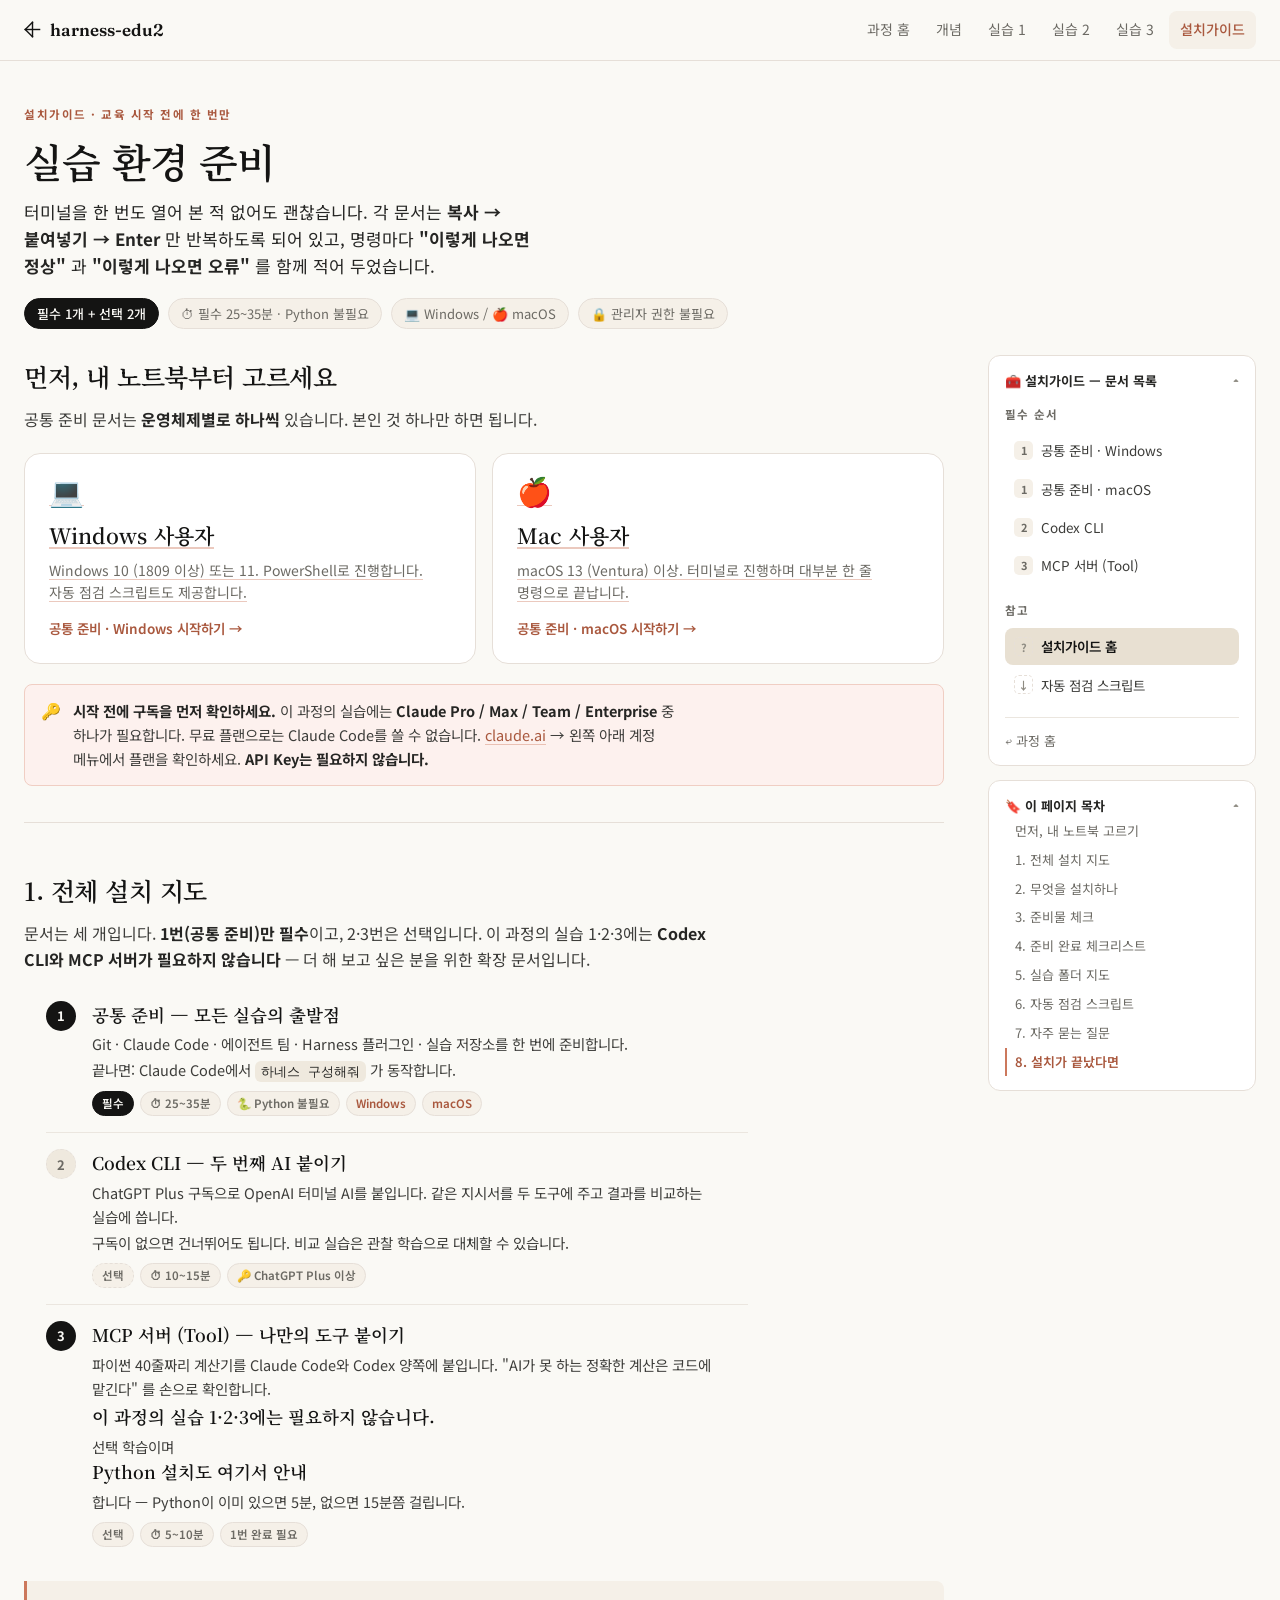
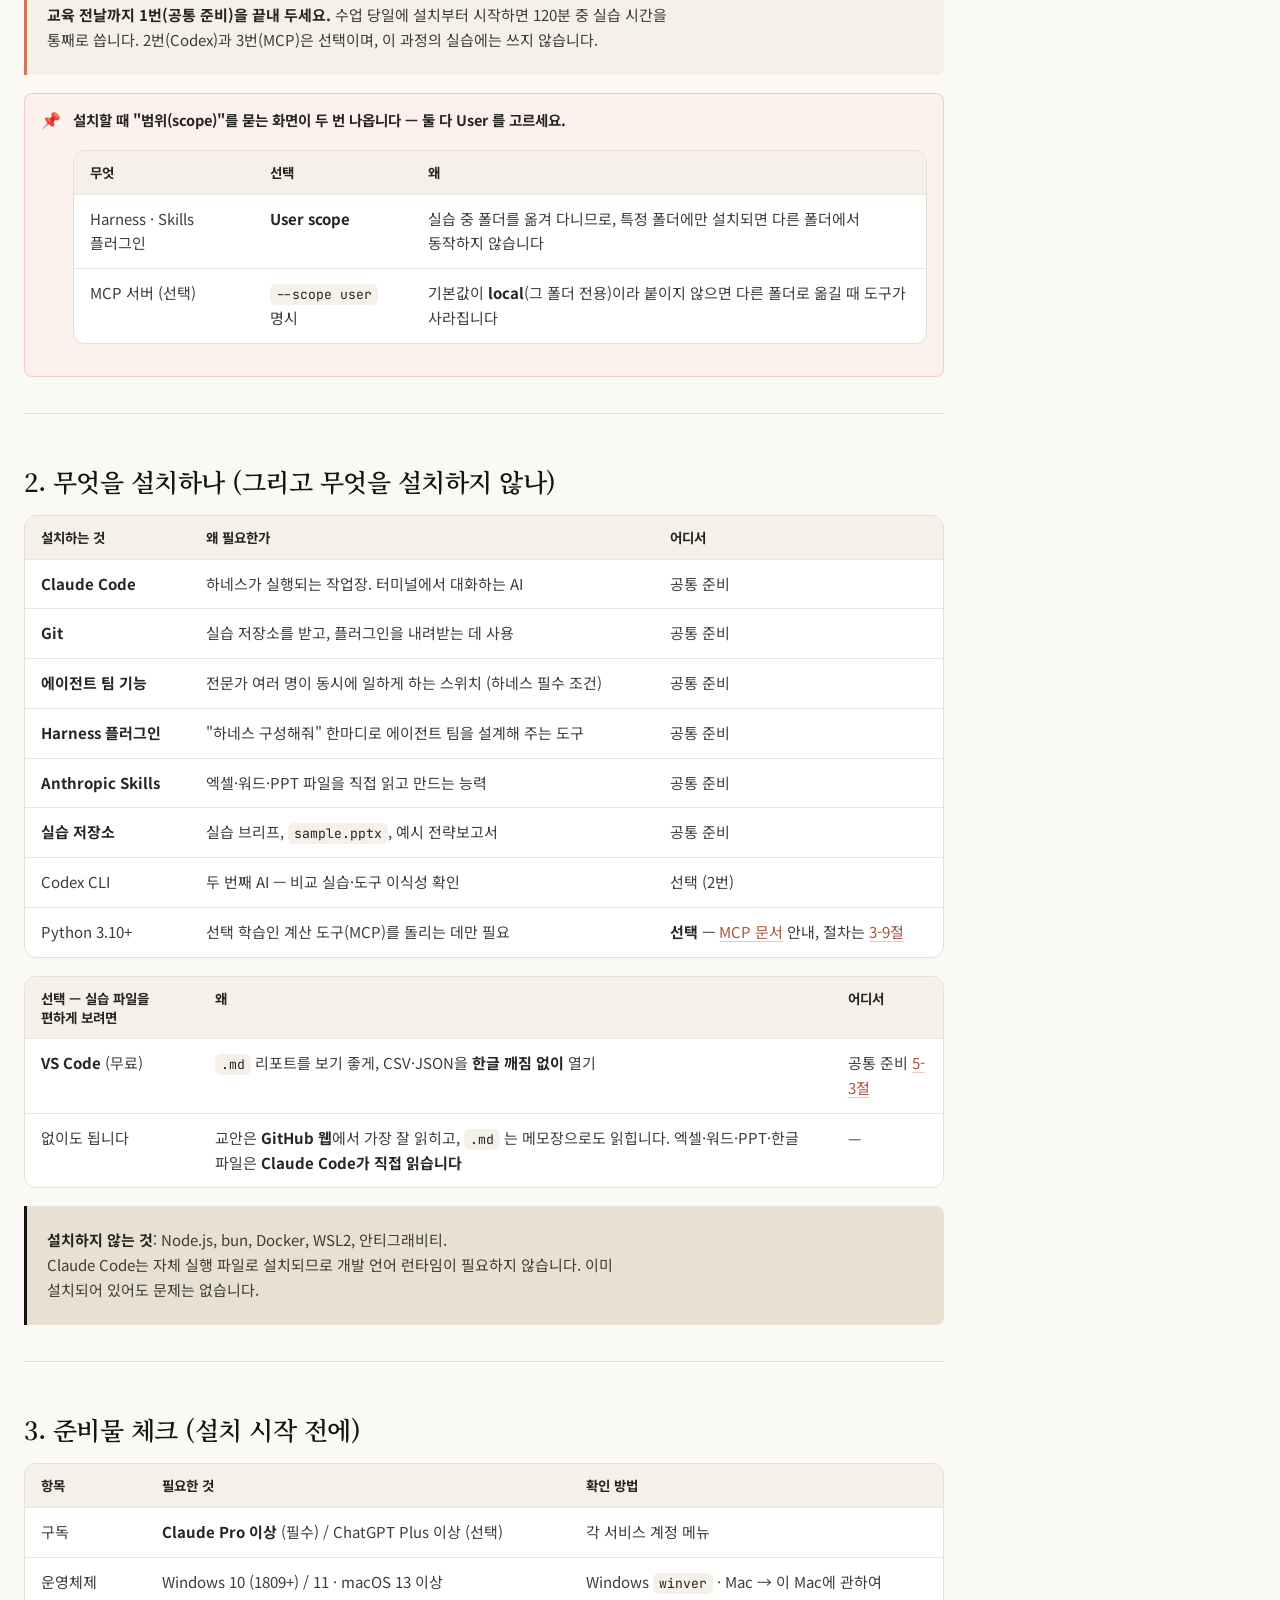
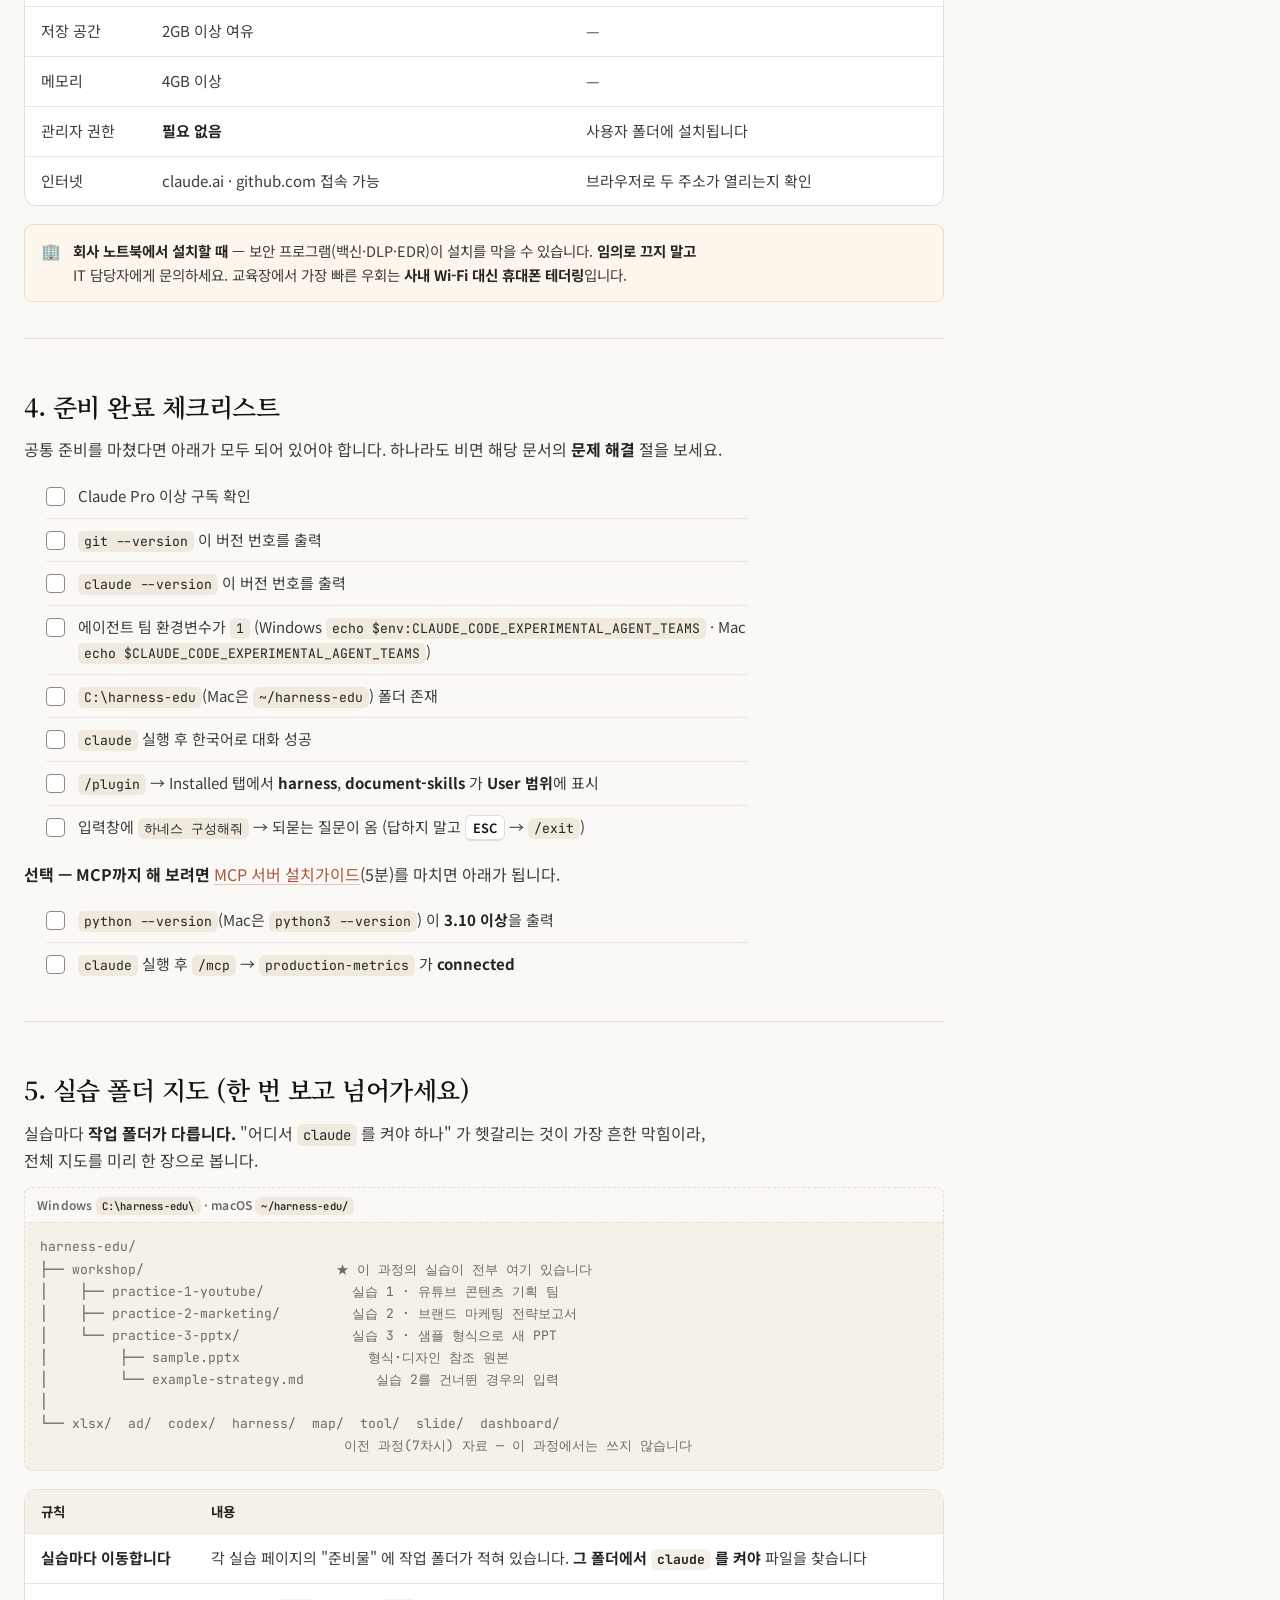
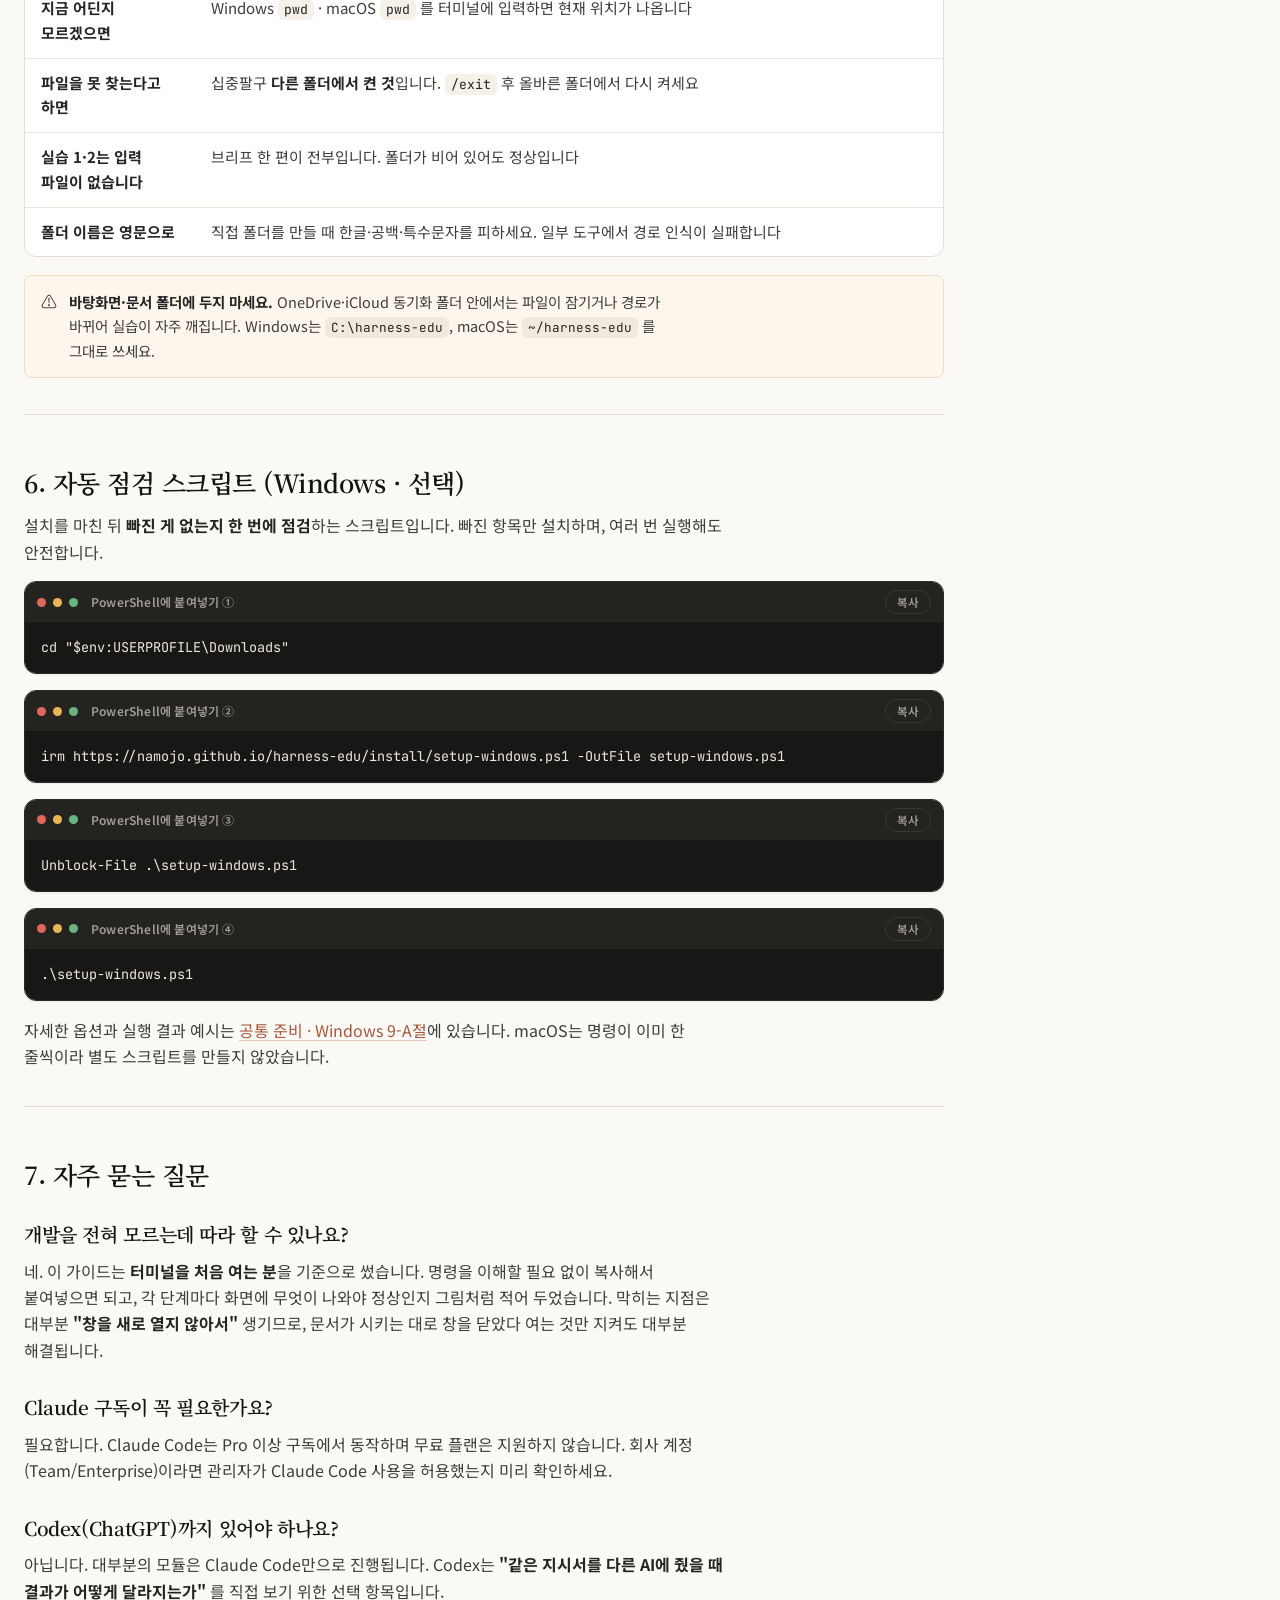
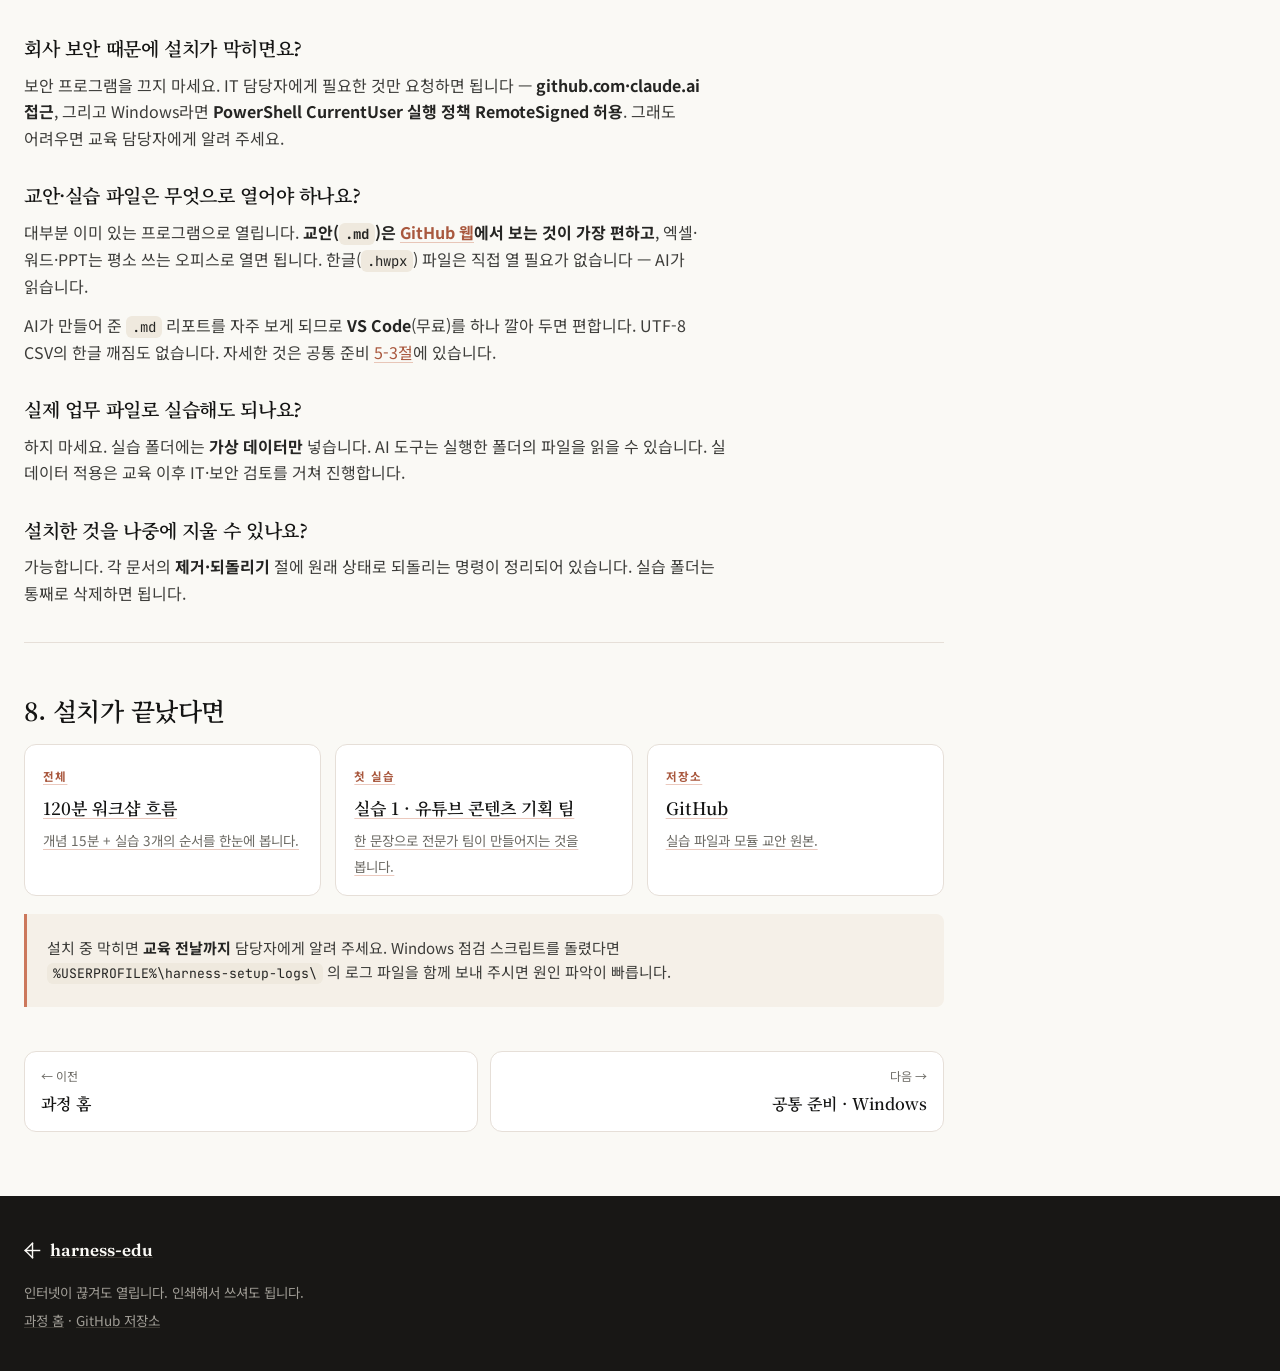
==== docs/install/index.html @ c3281a6c "harness-edu2 초기 구축 — 개념 15분 + 실습 3개 120분 워크샵 교재 - docs/: 홈·개념·실습 1·2·3 (본문 5장) + 설치가이드 5문서 무손실 이관 - " ====
<!doctype html>
<html lang="ko">
<head>
<meta charset="utf-8">
<meta name="viewport" content="width=device-width, initial-scale=1">
<title>설치가이드 — 실습 환경 준비 · harness-edu2</title>
<meta name="description" content="harness-edu2 실습 환경 설치가이드 모음. 터미널을 처음 열어 보는 분도 순서대로 따라 하면 30분 안에 준비가 끝납니다.">
<link rel="icon" href="data:image/svg+xml,%3Csvg xmlns='http://www.w3.org/2000/svg' viewBox='0 0 24 24'%3E%3Crect width='24' height='24' fill='%23faf9f5'/%3E%3Cg fill='%23141413'%3E%3Crect x='11' y='1' width='2' height='22'/%3E%3Crect x='1' y='11' width='22' height='2'/%3E%3Crect x='3.8' y='3.8' width='2' height='16.4' transform='rotate(45 12 12)'/%3E%3Crect x='3.8' y='3.8' width='2' height='16.4' transform='rotate(-45 12 12)'/%3E%3C/g%3E%3C/svg%3E">
<link rel="preconnect" href="https://fonts.googleapis.com">
<link rel="preconnect" href="https://fonts.gstatic.com" crossorigin>
<link href="https://fonts.googleapis.com/css2?family=Fraunces:opsz,wght@9..144,400;9..144,600&family=Noto+Sans+KR:wght@400;500;700&family=Noto+Serif+KR:wght@500;600&family=JetBrains+Mono:wght@400;500&display=swap" rel="stylesheet">
<link rel="stylesheet" href="../assets/site.css">
</head>
<body data-page="install-home">
<a class="skip-link" href="#main">본문으로 건너뛰기</a>

<header class="topnav"><div class="wrap">
  <a class="brand" href="../index.html">
    <span class="spike" aria-hidden="true"><svg viewBox="0 0 24 24"><g fill="#141413"><rect x="11" y="1" width="2" height="22"/><rect x="1" y="11" width="22" height="2"/><rect x="3.8" y="3.8" width="2" height="16.4" transform="rotate(45 12 12)"/><rect x="3.8" y="3.8" width="2" height="16.4" transform="rotate(-45 12 12)"/></g></svg></span>
    <span class="brand-full">harness-edu2</span>
  </a>
  <nav aria-label="주요 메뉴">
    <a href="../index.html">과정 홈</a>
    <a href="../concept.html">개념</a>
    <a href="../practice/1-youtube.html">실습 1</a>
    <a href="../practice/2-marketing.html">실습 2</a>
    <a href="../practice/3-pptx.html">실습 3</a>
    <a href="index.html" aria-current="page">설치가이드</a>
  </nav>
</div></header>

<div class="wrap page-head">
  <div class="eyebrow">설치가이드 · 교육 시작 전에 한 번만</div>
  <h1>실습 환경 준비</h1>
  <p class="sub">터미널을 한 번도 열어 본 적 없어도 괜찮습니다. 각 문서는 <strong>복사 → 붙여넣기 → Enter</strong> 만 반복하도록 되어 있고, 명령마다 <strong>&quot;이렇게 나오면 정상&quot;</strong> 과 <strong>&quot;이렇게 나오면 오류&quot;</strong> 를 함께 적어 두었습니다.</p>
  <div class="meta">
    <span class="badge">필수 1개 + 선택 2개</span>
    <span>⏱ 필수 25~35분 · Python 불필요</span>
    <span>💻 Windows / 🍎 macOS</span>
    <span>🔒 관리자 권한 불필요</span>
  </div>
</div>

<div class="wrap layout">
  <main id="main" class="main-col">
    <article class="prose">

<h2 id="0-먼저-내-노트북-고르기">먼저, 내 노트북부터 고르세요</h2>

<p>공통 준비 문서는 <strong>운영체제별로 하나씩</strong> 있습니다. 본인 것 하나만 하면 됩니다.</p>

<div class="os-grid">
  <a class="os-card" href="setup-windows.html">
    <span class="os-icon" aria-hidden="true">💻</span>
    <strong>Windows 사용자</strong>
    <p>Windows 10 (1809 이상) 또는 11. PowerShell로 진행합니다. 자동 점검 스크립트도 제공합니다.</p>
    <span class="go">공통 준비 · Windows 시작하기 →</span>
  </a>
  <a class="os-card" href="setup-mac.html">
    <span class="os-icon" aria-hidden="true">🍎</span>
    <strong>Mac 사용자</strong>
    <p>macOS 13 (Ventura) 이상. 터미널로 진행하며 대부분 한 줄 명령으로 끝납니다.</p>
    <span class="go">공통 준비 · macOS 시작하기 →</span>
  </a>
</div>

<section class="callout callout-stop"><span class="callout-icon" aria-hidden="true">🔑</span><div class="callout-body">
<p><strong>시작 전에 구독을 먼저 확인하세요.</strong> 이 과정의 실습에는 <strong>Claude Pro / Max / Team / Enterprise</strong> 중 하나가 필요합니다. 무료 플랜으로는 Claude Code를 쓸 수 없습니다. <a href="https://claude.ai" target="_blank" rel="noopener">claude.ai</a> → 왼쪽 아래 계정 메뉴에서 플랜을 확인하세요. <strong>API Key는 필요하지 않습니다.</strong></p>
</div></section>

<hr>

<h2 id="1-전체-설치-지도">1. 전체 설치 지도</h2>

<p>문서는 세 개입니다. <strong>1번(공통 준비)만 필수</strong>이고, 2·3번은 선택입니다. 이 과정의 실습 1·2·3에는 <strong>Codex CLI와 MCP 서버가 필요하지 않습니다</strong> — 더 해 보고 싶은 분을 위한 확장 문서입니다.</p>

<ul class="flow">
  <li>
    <span class="num">1</span>
    <div class="body">
      <strong><a href="setup-windows.html">공통 준비</a> — 모든 실습의 출발점</strong>
      <p>Git · Claude Code · 에이전트 팀 · Harness 플러그인 · 실습 저장소를 한 번에 준비합니다.</p>
      <p class="muted">끝나면: Claude Code에서 <code>하네스 구성해줘</code> 가 동작합니다.</p>
      <div class="tags"><span class="tag req">필수</span><span class="tag">⏱ 25~35분</span><span class="tag">🐍 Python 불필요</span><span class="tag"><a href="setup-windows.html">Windows</a></span><span class="tag"><a href="setup-mac.html">macOS</a></span></div>
    </div>
  </li>
  <li>
    <span class="num opt">2</span>
    <div class="body">
      <strong><a href="codex.html">Codex CLI</a> — 두 번째 AI 붙이기</strong>
      <p>ChatGPT Plus 구독으로 OpenAI 터미널 AI를 붙입니다. 같은 지시서를 두 도구에 주고 결과를 비교하는 실습에 씁니다.</p>
      <p class="muted">구독이 없으면 건너뛰어도 됩니다. 비교 실습은 관찰 학습으로 대체할 수 있습니다.</p>
      <div class="tags"><span class="tag opt">선택</span><span class="tag">⏱ 10~15분</span><span class="tag">🔑 ChatGPT Plus 이상</span></div>
    </div>
  </li>
  <li>
    <span class="num">3</span>
    <div class="body">
      <strong><a href="mcp-server.html">MCP 서버 (Tool)</a> — 나만의 도구 붙이기</strong>
      <p>파이썬 40줄짜리 계산기를 Claude Code와 Codex 양쪽에 붙입니다. &quot;AI가 못 하는 정확한 계산은 코드에 맡긴다&quot; 를 손으로 확인합니다.</p>
      <p class="muted"><strong>이 과정의 실습 1·2·3에는 필요하지 않습니다.</strong> 선택 학습이며 <strong>Python 설치도 여기서 안내</strong>합니다 — Python이 이미 있으면 5분, 없으면 15분쯤 걸립니다.</p>
      <div class="tags"><span class="tag">선택</span><span class="tag">⏱ 5~10분</span><span class="tag">1번 완료 필요</span></div>
    </div>
  </li>
</ul>

<blockquote>
  <p><strong>교육 전날까지 1번(공통 준비)을 끝내 두세요.</strong> 수업 당일에 설치부터 시작하면 120분 중 실습 시간을 통째로 씁니다. 2번(Codex)과 3번(MCP)은 선택이며, 이 과정의 실습에는 쓰지 않습니다.</p>
</blockquote>

<section class="callout callout-stop"><span class="callout-icon" aria-hidden="true">📌</span><div class="callout-body">
<p><strong>설치할 때 &quot;범위(scope)&quot;를 묻는 화면이 두 번 나옵니다 — 둘 다 <span style="white-space:nowrap">User</span> 를 고르세요.</strong></p>
<div class="table-wrap"><table>
<thead><tr><th style="width:180px">무엇</th><th>선택</th><th>왜</th></tr></thead>
<tbody>
<tr><td>Harness · Skills 플러그인</td><td><strong>User scope</strong></td><td>실습 중 폴더를 옮겨 다니므로, 특정 폴더에만 설치되면 다른 폴더에서 동작하지 않습니다</td></tr>
<tr><td>MCP 서버 (선택)</td><td><code>--scope user</code> 명시</td><td>기본값이 <strong>local</strong>(그 폴더 전용)이라 붙이지 않으면 다른 폴더로 옮길 때 도구가 사라집니다</td></tr>
</tbody></table></div>
</div></section>

<hr>

<h2 id="2-무엇을-설치하나">2. 무엇을 설치하나 (그리고 무엇을 설치하지 않나)</h2>

<div class="table-wrap"><table>
<thead><tr><th>설치하는 것</th><th>왜 필요한가</th><th>어디서</th></tr></thead>
<tbody>
<tr><td><strong>Claude Code</strong></td><td>하네스가 실행되는 작업장. 터미널에서 대화하는 AI</td><td>공통 준비</td></tr>
<tr><td><strong>Git</strong></td><td>실습 저장소를 받고, 플러그인을 내려받는 데 사용</td><td>공통 준비</td></tr>
<tr><td><strong>에이전트 팀 기능</strong></td><td>전문가 여러 명이 동시에 일하게 하는 스위치 (하네스 필수 조건)</td><td>공통 준비</td></tr>
<tr><td><strong>Harness 플러그인</strong></td><td>&quot;하네스 구성해줘&quot; 한마디로 에이전트 팀을 설계해 주는 도구</td><td>공통 준비</td></tr>
<tr><td><strong>Anthropic Skills</strong></td><td>엑셀·워드·PPT 파일을 직접 읽고 만드는 능력</td><td>공통 준비</td></tr>
<tr><td><strong>실습 저장소</strong></td><td>실습 브리프, <code>sample.pptx</code>, 예시 전략보고서</td><td>공통 준비</td></tr>
<tr><td>Codex CLI</td><td>두 번째 AI — 비교 실습·도구 이식성 확인</td><td>선택 (2번)</td></tr>
<tr><td>Python 3.10+</td><td>선택 학습인 계산 도구(MCP)를 돌리는 데만 필요</td><td><strong>선택</strong> — <a href="mcp-server.html">MCP 문서</a> 안내, 절차는 <a href="setup-windows.html#3-9-python-설치">3-9절</a></td></tr>
</tbody></table></div>

<div class="table-wrap"><table>
<thead><tr><th>선택 — 실습 파일을 편하게 보려면</th><th>왜</th><th>어디서</th></tr></thead>
<tbody>
<tr><td><strong>VS Code</strong> (무료)</td><td><code>.md</code> 리포트를 보기 좋게, CSV·JSON을 <strong>한글 깨짐 없이</strong> 열기</td><td>공통 준비 <a href="setup-windows.html#5-3-실습-파일-여는-방법">5-3절</a></td></tr>
<tr><td>없이도 됩니다</td><td>교안은 <strong>GitHub 웹</strong>에서 가장 잘 읽히고, <code>.md</code> 는 메모장으로도 읽힙니다. 엑셀·워드·PPT·한글 파일은 <strong>Claude Code가 직접 읽습니다</strong></td><td>—</td></tr>
</tbody></table></div>

<blockquote class="rule">
  <p><strong>설치하지 않는 것</strong>: Node.js, bun, Docker, WSL2, 안티그래비티.<br>
  Claude Code는 자체 실행 파일로 설치되므로 개발 언어 런타임이 필요하지 않습니다. 이미 설치되어 있어도 문제는 없습니다.</p>
</blockquote>

<hr>

<h2 id="3-준비물-체크">3. 준비물 체크 (설치 시작 전에)</h2>

<div class="table-wrap"><table>
<thead><tr><th>항목</th><th>필요한 것</th><th>확인 방법</th></tr></thead>
<tbody>
<tr><td>구독</td><td><strong>Claude Pro 이상</strong> (필수) / ChatGPT Plus 이상 (선택)</td><td>각 서비스 계정 메뉴</td></tr>
<tr><td>운영체제</td><td>Windows 10 (1809+) / 11 · macOS 13 이상</td><td>Windows <code>winver</code> · Mac  → 이 Mac에 관하여</td></tr>
<tr><td>저장 공간</td><td>2GB 이상 여유</td><td>—</td></tr>
<tr><td>메모리</td><td>4GB 이상</td><td>—</td></tr>
<tr><td>관리자 권한</td><td><strong>필요 없음</strong></td><td>사용자 폴더에 설치됩니다</td></tr>
<tr><td>인터넷</td><td>claude.ai · github.com 접속 가능</td><td>브라우저로 두 주소가 열리는지 확인</td></tr>
</tbody></table></div>

<section class="callout callout-warn"><span class="callout-icon" aria-hidden="true">🏢</span><div class="callout-body">
<p><strong>회사 노트북에서 설치할 때</strong> — 보안 프로그램(백신·DLP·EDR)이 설치를 막을 수 있습니다. <strong>임의로 끄지 말고</strong> IT 담당자에게 문의하세요. 교육장에서 가장 빠른 우회는 <strong>사내 Wi-Fi 대신 휴대폰 테더링</strong>입니다.</p>
</div></section>

<hr>

<h2 id="4-준비-완료-체크리스트">4. 준비 완료 체크리스트</h2>

<p>공통 준비를 마쳤다면 아래가 모두 되어 있어야 합니다. 하나라도 비면 해당 문서의 <strong>문제 해결</strong> 절을 보세요.</p>

<ul class="checklist">
<li>Claude Pro 이상 구독 확인</li>
<li><code>git --version</code> 이 버전 번호를 출력</li>
<li><code>claude --version</code> 이 버전 번호를 출력</li>
<li>에이전트 팀 환경변수가 <code>1</code> (Windows <code>echo $env:CLAUDE_CODE_EXPERIMENTAL_AGENT_TEAMS</code> · Mac <code>echo $CLAUDE_CODE_EXPERIMENTAL_AGENT_TEAMS</code>)</li>
<li><code>C:\harness-edu</code>(Mac은 <code>~/harness-edu</code>) 폴더 존재</li>
<li><code>claude</code> 실행 후 한국어로 대화 성공</li>
<li><code>/plugin</code> → Installed 탭에서 <strong>harness</strong>, <strong>document-skills</strong> 가 <strong>User 범위</strong>에 표시</li>
<li>입력창에 <code>하네스 구성해줘</code> → 되묻는 질문이 옴 (답하지 말고 <kbd>ESC</kbd> → <code>/exit</code>)</li>
</ul>

<p><strong>선택 — MCP까지 해 보려면</strong> <a href="mcp-server.html">MCP 서버 설치가이드</a>(5분)를 마치면 아래가 됩니다.</p>

<ul class="checklist">
<li><code>python --version</code>(Mac은 <code>python3 --version</code>) 이 <strong>3.10 이상</strong>을 출력</li>
<li><code>claude</code> 실행 후 <code>/mcp</code> → <code>production-metrics</code> 가 <strong>connected</strong></li>
</ul>

<hr>

<h2 id="5-실습-폴더-지도">5. 실습 폴더 지도 (한 번 보고 넘어가세요)</h2>

<p>실습마다 <strong>작업 폴더가 다릅니다.</strong> &quot;어디서 <code>claude</code> 를 켜야 하나&quot; 가 헷갈리는 것이 가장 흔한 막힘이라, 전체 지도를 미리 한 장으로 봅니다.</p>

<div class="code-card is-out"><div class="code-bar"><span class="code-label">Windows <code>C:\harness-edu\</code> · macOS <code>~/harness-edu/</code></span></div><pre>harness-edu/
├── workshop/                        ★ 이 과정의 실습이 전부 여기 있습니다
│    ├── practice-1-youtube/           실습 1 · 유튜브 콘텐츠 기획 팀
│    ├── practice-2-marketing/         실습 2 · 브랜드 마케팅 전략보고서
│    └── practice-3-pptx/              실습 3 · 샘플 형식으로 새 PPT
│         ├── sample.pptx                형식·디자인 참조 원본
│         └── example-strategy.md         실습 2를 건너뛴 경우의 입력
│
└── xlsx/  ad/  codex/  harness/  map/  tool/  slide/  dashboard/
                                      이전 과정(7차시) 자료 — 이 과정에서는 쓰지 않습니다</pre></div>

<div class="table-wrap"><table>
<thead><tr><th style="width:170px">규칙</th><th>내용</th></tr></thead>
<tbody>
<tr><td><strong>실습마다 이동합니다</strong></td><td>각 실습 페이지의 &quot;준비물&quot; 에 작업 폴더가 적혀 있습니다. <strong>그 폴더에서 <code>claude</code> 를 켜야</strong> 파일을 찾습니다</td></tr>
<tr><td><strong>지금 어딘지 모르겠으면</strong></td><td>Windows <code>pwd</code> · macOS <code>pwd</code> 를 터미널에 입력하면 현재 위치가 나옵니다</td></tr>
<tr><td><strong>파일을 못 찾는다고 하면</strong></td><td>십중팔구 <strong>다른 폴더에서 켠 것</strong>입니다. <code>/exit</code> 후 올바른 폴더에서 다시 켜세요</td></tr>
<tr><td><strong>실습 1·2는 입력 파일이 없습니다</strong></td><td>브리프 한 편이 전부입니다. 폴더가 비어 있어도 정상입니다</td></tr>
<tr><td><strong>폴더 이름은 영문으로</strong></td><td>직접 폴더를 만들 때 한글·공백·특수문자를 피하세요. 일부 도구에서 경로 인식이 실패합니다</td></tr>
</tbody></table></div>

<section class="callout callout-warn"><span class="callout-icon" aria-hidden="true">⚠️</span><div class="callout-body"><p><strong>바탕화면·문서 폴더에 두지 마세요.</strong> OneDrive·iCloud 동기화 폴더 안에서는 파일이 잠기거나 경로가 바뀌어 실습이 자주 깨집니다. Windows는 <code>C:\harness-edu</code>, macOS는 <code>~/harness-edu</code> 를 그대로 쓰세요.</p></div></section>

<hr>

<h2 id="6-자동-점검-스크립트">6. 자동 점검 스크립트 (Windows · 선택)</h2>

<p>설치를 마친 뒤 <strong>빠진 게 없는지 한 번에 점검</strong>하는 스크립트입니다. 빠진 항목만 설치하며, 여러 번 실행해도 안전합니다.</p>

<div class="code-card is-term"><div class="terminal"><div class="terminal-bar"><i></i><i></i><i></i><span>PowerShell에 붙여넣기 ①</span><button type="button" class="copy-btn" data-copy>복사</button></div><div class="terminal-body"><pre>cd "$env:USERPROFILE\Downloads"</pre></div></div></div>
<div class="code-card is-term"><div class="terminal"><div class="terminal-bar"><i></i><i></i><i></i><span>PowerShell에 붙여넣기 ②</span><button type="button" class="copy-btn" data-copy>복사</button></div><div class="terminal-body"><pre>irm https://namojo.github.io/harness-edu/install/setup-windows.ps1 -OutFile setup-windows.ps1</pre></div></div></div>
<div class="code-card is-term"><div class="terminal"><div class="terminal-bar"><i></i><i></i><i></i><span>PowerShell에 붙여넣기 ③</span><button type="button" class="copy-btn" data-copy>복사</button></div><div class="terminal-body"><pre>Unblock-File .\setup-windows.ps1</pre></div></div></div>
<div class="code-card is-term"><div class="terminal"><div class="terminal-bar"><i></i><i></i><i></i><span>PowerShell에 붙여넣기 ④</span><button type="button" class="copy-btn" data-copy>복사</button></div><div class="terminal-body"><pre>.\setup-windows.ps1</pre></div></div></div>

<p>자세한 옵션과 실행 결과 예시는 <a href="setup-windows.html#9-a-자동-점검-스크립트">공통 준비 · Windows 9-A절</a>에 있습니다. macOS는 명령이 이미 한 줄씩이라 별도 스크립트를 만들지 않았습니다.</p>

<hr>

<h2 id="7-자주-묻는-질문">7. 자주 묻는 질문</h2>

<h3 id="faq-1">개발을 전혀 모르는데 따라 할 수 있나요?</h3>
<p>네. 이 가이드는 <strong>터미널을 처음 여는 분</strong>을 기준으로 썼습니다. 명령을 이해할 필요 없이 복사해서 붙여넣으면 되고, 각 단계마다 화면에 무엇이 나와야 정상인지 그림처럼 적어 두었습니다. 막히는 지점은 대부분 <strong>&quot;창을 새로 열지 않아서&quot;</strong> 생기므로, 문서가 시키는 대로 창을 닫았다 여는 것만 지켜도 대부분 해결됩니다.</p>

<h3 id="faq-2">Claude 구독이 꼭 필요한가요?</h3>
<p>필요합니다. Claude Code는 Pro 이상 구독에서 동작하며 무료 플랜은 지원하지 않습니다. 회사 계정(Team/Enterprise)이라면 관리자가 Claude Code 사용을 허용했는지 미리 확인하세요.</p>

<h3 id="faq-3">Codex(ChatGPT)까지 있어야 하나요?</h3>
<p>아닙니다. 대부분의 모듈은 Claude Code만으로 진행됩니다. Codex는 <strong>&quot;같은 지시서를 다른 AI에 줬을 때 결과가 어떻게 달라지는가&quot;</strong> 를 직접 보기 위한 선택 항목입니다.</p>

<h3 id="faq-4">회사 보안 때문에 설치가 막히면요?</h3>
<p>보안 프로그램을 끄지 마세요. IT 담당자에게 필요한 것만 요청하면 됩니다 — <strong>github.com·claude.ai 접근</strong>, 그리고 Windows라면 <strong>PowerShell CurrentUser 실행 정책 RemoteSigned 허용</strong>. 그래도 어려우면 교육 담당자에게 알려 주세요.</p>

<h3 id="faq-45">교안·실습 파일은 무엇으로 열어야 하나요?</h3>
<p>대부분 이미 있는 프로그램으로 열립니다. <strong>교안(<code>.md</code>)은 <a href="https://github.com/namojo/harness-edu" target="_blank" rel="noopener">GitHub 웹</a>에서 보는 것이 가장 편하고</strong>, 엑셀·워드·PPT는 평소 쓰는 오피스로 열면 됩니다. 한글(<code>.hwpx</code>) 파일은 직접 열 필요가 없습니다 — AI가 읽습니다.</p>
<p>AI가 만들어 준 <code>.md</code> 리포트를 자주 보게 되므로 <strong>VS Code</strong>(무료)를 하나 깔아 두면 편합니다. UTF-8 CSV의 한글 깨짐도 없습니다. 자세한 것은 공통 준비 <a href="setup-windows.html#5-3-실습-파일-여는-방법">5-3절</a>에 있습니다.</p>

<h3 id="faq-5">실제 업무 파일로 실습해도 되나요?</h3>
<p>하지 마세요. 실습 폴더에는 <strong>가상 데이터만</strong> 넣습니다. AI 도구는 실행한 폴더의 파일을 읽을 수 있습니다. 실 데이터 적용은 교육 이후 IT·보안 검토를 거쳐 진행합니다.</p>

<h3 id="faq-6">설치한 것을 나중에 지울 수 있나요?</h3>
<p>가능합니다. 각 문서의 <strong>제거·되돌리기</strong> 절에 원래 상태로 되돌리는 명령이 정리되어 있습니다. 실습 폴더는 통째로 삭제하면 됩니다.</p>

<hr>

<h2 id="8-설치가-끝났다면">8. 설치가 끝났다면</h2>

<div class="next-grid">
  <a class="next-card" href="../index.html#flow"><span class="k">전체</span><strong>120분 워크샵 흐름</strong><span>개념 15분 + 실습 3개의 순서를 한눈에 봅니다.</span></a>
  <a class="next-card" href="../practice/1-youtube.html"><span class="k">첫 실습</span><strong>실습 1 · 유튜브 콘텐츠 기획 팀</strong><span>한 문장으로 전문가 팀이 만들어지는 것을 봅니다.</span></a>
  <a class="next-card" href="https://github.com/namojo/harness-edu" target="_blank" rel="noopener"><span class="k">저장소</span><strong>GitHub</strong><span>실습 파일과 모듈 교안 원본.</span></a>
</div>

<blockquote>
  <p>설치 중 막히면 <strong>교육 전날까지</strong> 담당자에게 알려 주세요. Windows 점검 스크립트를 돌렸다면 <code>%USERPROFILE%\harness-setup-logs\</code> 의 로그 파일을 함께 보내 주시면 원인 파악이 빠릅니다.</p>
</blockquote>

    </article>

<nav class="pager" aria-label="페이지 이동">
  <a class="pager-prev" href="../index.html"><span class="dir">← 이전</span><strong>과정 홈</strong></a>
  <a class="pager-next" href="setup-windows.html"><span class="dir">다음 →</span><strong>공통 준비 · Windows</strong></a>
</nav>
  </main>

  <aside class="side" aria-label="설치가이드 내비게이션">
    <details class="side-box" open>
      <summary>🧰 설치가이드 — 문서 목록</summary>
      <p class="side-label">필수 순서</p>
      <div class="map-group">
        <a class="map-link" href="setup-windows.html"><b>1</b>공통 준비 · Windows</a>
        <a class="map-link" href="setup-mac.html"><b>1</b>공통 준비 · macOS</a>
        <a class="map-link" href="codex.html"><b>2</b>Codex CLI</a>
        <a class="map-link" href="mcp-server.html"><b>3</b>MCP 서버 (Tool)</a>
      </div>
      <p class="side-label mt">참고</p>
      <div class="map-group">
        <a class="map-link opt on" href="index.html"><b>?</b>설치가이드 홈</a>
        <a class="map-link opt" href="setup-windows.ps1"><b>↓</b>자동 점검 스크립트</a>
      </div>
      <a class="map-home" href="../index.html">↩ 과정 홈</a>
    </details>
    <details class="side-box side-toc" open>
      <summary>🔖 이 페이지 목차</summary>
      <ul class="toc-list">
        <li><a href="#0-먼저-내-노트북-고르기">먼저, 내 노트북 고르기</a></li>
        <li><a href="#1-전체-설치-지도">1. 전체 설치 지도</a></li>
        <li><a href="#2-무엇을-설치하나">2. 무엇을 설치하나</a></li>
        <li><a href="#3-준비물-체크">3. 준비물 체크</a></li>
        <li><a href="#4-준비-완료-체크리스트">4. 준비 완료 체크리스트</a></li>
        <li><a href="#5-실습-폴더-지도">5. 실습 폴더 지도</a></li>
        <li><a href="#6-자동-점검-스크립트">6. 자동 점검 스크립트</a></li>
        <li><a href="#7-자주-묻는-질문">7. 자주 묻는 질문</a></li>
        <li><a href="#8-설치가-끝났다면">8. 설치가 끝났다면</a></li>
      </ul>
    </details>
  </aside>
</div>

<footer><div class="wrap">
  <a class="brand" href="../index.html">
    <span class="spike" aria-hidden="true"><svg viewBox="0 0 24 24"><g fill="#faf9f5"><rect x="11" y="1" width="2" height="22"/><rect x="1" y="11" width="22" height="2"/><rect x="3.8" y="3.8" width="2" height="16.4" transform="rotate(45 12 12)"/><rect x="3.8" y="3.8" width="2" height="16.4" transform="rotate(-45 12 12)"/></g></svg></span>
    harness-edu
  </a>
  <p>인터넷이 끊겨도 열립니다. 인쇄해서 쓰셔도 됩니다.</p>
  <p><a href="../index.html">과정 홈</a> · <a href="https://github.com/namojo/harness-edu" target="_blank" rel="noopener">GitHub 저장소</a></p>
</div></footer>

<script src="../assets/site.js"></script>
</body>
</html>
---- docs/assets/site.css ----
/* harness-edu 설치가이드 공용 스타일
   - 색·서체는 docs/index.html 의 디자인 토큰을 따른다.
   - 문서 컴포넌트(code-card / callout / side-toc)는 설치가이드 전용. */

:root{
  --canvas:#faf9f5; --surface-soft:#f5f0e8; --surface-card:#efe9de; --surface-cream-strong:#e8e0d2;
  --surface-dark:#181715; --surface-dark-elevated:#252320;
  --hairline:#e6dfd8; --hairline-soft:#ebe6df;
  --primary:#cc785c; --primary-active:#a9583e; --teal:#5db8a6; --amber:#e8a55a;
  --ink:#141413; --body-strong:#252523; --body:#3d3d3a; --muted:#6c6a64; --muted-soft:#8e8b82;
  --on-dark:#faf9f5; --on-dark-soft:#a09d96; --success:#5db872; --danger:#c0553b;
  --r-sm:6px; --r-md:8px; --r-lg:12px; --r-xl:16px; --pill:9999px;
  --serif:"Noto Serif KR","Fraunces",Garamond,"Times New Roman",serif;
  --serif-latin:"Fraunces","Noto Serif KR",Garamond,serif;
  --sans:"Inter","Noto Sans KR",-apple-system,BlinkMacSystemFont,"Segoe UI",sans-serif;
  --mono:"JetBrains Mono",ui-monospace,SFMono-Regular,Menlo,Consolas,monospace;
  --maxw:1340px;
}

*{box-sizing:border-box;margin:0;padding:0}
html{scroll-behavior:smooth;scroll-padding-top:84px}
body{background:var(--canvas);color:var(--body);font-family:var(--sans);font-size:16px;line-height:1.65;-webkit-font-smoothing:antialiased;text-rendering:optimizeLegibility;
  /* 한국어는 기본 규칙에서 글자 단위로 잘린다. keep-all 로 어절(공백) 단위 줄바꿈 강제 */
  word-break:keep-all;overflow-wrap:break-word;hyphens:manual}
h1,h2,h3,h4,h5{font-family:var(--serif);color:var(--ink);font-weight:600;letter-spacing:-.02em;line-height:1.25}
a{color:inherit;text-decoration:none}
.wrap{max-width:var(--maxw);margin:0 auto;padding:0 24px}

.skip-link{position:absolute;left:-9999px;top:0;background:var(--ink);color:var(--on-dark);padding:10px 16px;border-radius:0 0 var(--r-md) 0;z-index:100}
.skip-link:focus{left:0}

/* ── 상단 내비게이션 ─────────────────────────────────────────── */
.topnav{position:sticky;top:0;z-index:50;background:rgba(250,249,245,.88);backdrop-filter:saturate(180%) blur(12px);border-bottom:1px solid var(--hairline)}
.topnav .wrap{display:flex;align-items:center;gap:20px;height:60px}
.brand{display:inline-flex;align-items:center;gap:9px;font-family:var(--serif-latin);font-size:17px;font-weight:600;color:var(--ink);white-space:nowrap}
.brand .spike{width:17px;height:17px;display:inline-block;flex:0 0 auto}
.brand .spike svg{width:100%;height:100%;display:block}
.topnav nav{display:flex;gap:4px;margin-left:auto;flex-wrap:wrap}
.topnav nav a{font-size:14px;color:var(--muted);padding:7px 11px;border-radius:var(--r-md);transition:background .15s,color .15s}
.topnav nav a:hover{background:var(--surface-soft);color:var(--ink)}
.topnav nav a[aria-current="page"]{color:var(--primary-active);background:var(--surface-soft);font-weight:500}

/* ── 페이지 머리 ─────────────────────────────────────────────── */
.page-head{padding:44px 24px 26px}
.eyebrow{font-size:11.5px;font-weight:700;letter-spacing:1.5px;text-transform:uppercase;color:var(--primary-active)}
.page-head h1{font-size:clamp(28px,4vw,40px);margin:12px 0 0}
.page-head .sub{margin-top:12px;font-size:17px;line-height:1.6;color:var(--body-strong);max-width:60ch}
.page-head .meta{display:flex;gap:9px;flex-wrap:wrap;margin-top:18px;font-size:13px;color:var(--muted)}
.page-head .meta>span{display:inline-flex;align-items:center;gap:5px;background:var(--surface-soft);border:1px solid var(--hairline);border-radius:var(--pill);padding:4px 12px}
.page-head .meta .badge{background:var(--ink);color:var(--on-dark);border-color:var(--ink);font-weight:500}
.page-head .meta .badge-opt{background:var(--surface-card);color:var(--body-strong);border-color:var(--hairline)}

/* ── 2단 레이아웃 ───────────────────────────────────────────── */
.layout{display:grid;grid-template-columns:minmax(0,1fr) 268px;gap:44px;align-items:start;padding-bottom:64px}
.main-col{min-width:0}
.side{position:sticky;top:76px;display:flex;flex-direction:column;gap:14px}

/* ── 본문 타이포 ────────────────────────────────────────────── */
/* 읽는 폭은 텍스트에만 제한하고, 표·코드·카드는 단 전체를 쓴다.
   (예전에는 .prose 전체를 74ch로 묶어 화면이 넓어져도 표가 좁게 눌렸다) */
.prose{max-width:none}
.prose > p,.prose > ul,.prose > ol,.prose > blockquote > p{max-width:78ch}
.prose > h2,.prose > h3,.prose > h4{max-width:60ch}
.prose h2{font-size:25px;margin:46px 0 14px;padding-top:6px}
.prose h2:first-child{margin-top:0}
.prose h3{font-size:19px;margin:32px 0 10px}
.prose h4{font-size:16.5px;margin:24px 0 8px;font-family:var(--sans);font-weight:700}
.prose p{margin:12px 0}
.prose ul,.prose ol{margin:12px 0 12px 22px}
.prose li{margin:6px 0}
.prose li>p{margin:6px 0}
.prose strong{color:var(--body-strong);font-weight:700}
.prose .muted{color:var(--muted);font-size:14px}
.prose hr{border:0;border-top:1px solid var(--hairline);margin:36px 0}
.prose a:not(.btn){color:var(--primary-active);text-decoration:underline;text-decoration-color:rgba(204,120,92,.4);text-underline-offset:3px}
.prose a:not(.btn):hover{text-decoration-color:var(--primary-active)}
/* 카드형 링크는 밑줄을 쓰지 않는다 */
.prose .os-card,.prose .next-card,.prose .flow strong a,.prose .tag a,.prose .pager a{text-decoration:none}
.prose .flow strong a:hover,.prose .tag a:hover{text-decoration:underline;text-decoration-color:var(--primary-active)}
.prose code{font-family:var(--mono);font-size:.875em;background:var(--surface-card);border-radius:var(--r-sm);padding:2px 6px;color:var(--body-strong);word-break:keep-all;overflow-wrap:break-word}
.prose kbd{font-family:var(--sans);font-size:.85em;font-weight:600;background:#fff;border:1px solid var(--hairline);border-bottom-width:2px;border-radius:var(--r-sm);padding:2px 7px;color:var(--ink);white-space:nowrap}

.prose blockquote{margin:18px 0;padding:16px 20px;background:var(--surface-soft);border-left:3px solid var(--primary);border-radius:0 var(--r-md) var(--r-md) 0}
.prose blockquote p{margin:6px 0;font-size:15px}
.prose blockquote.rule{background:var(--surface-cream-strong);border-left-color:var(--ink)}

/* 박스(콜아웃·사례·용어) 안의 문장도 읽는 폭을 유지한다 — 폭이 넓어지면 한 줄이 너무 길어진다 */
.callout-body > p,.case > p,.why p,.persona p,.flow .body p{max-width:78ch}
.terms dd{max-width:80ch}
.vs p,.vs li{max-width:52ch}

/* ── 표 ─────────────────────────────────────────────────────── */
.table-wrap{overflow-x:auto;margin:18px 0;border:1px solid var(--hairline);border-radius:var(--r-lg);background:#fff}
.table-wrap table{border-collapse:collapse;width:100%;font-size:15px;min-width:460px}
.table-wrap th,.table-wrap td{text-align:left;padding:12px 16px;border-bottom:1px solid var(--hairline-soft);vertical-align:top;word-break:keep-all;overflow-wrap:break-word}
.table-wrap thead th{background:var(--surface-soft);font-family:var(--sans);font-weight:700;font-size:13.5px;color:var(--body-strong);white-space:normal;line-height:1.4}
.table-wrap tbody tr:last-child td{border-bottom:0}
.table-wrap code{background:var(--surface-soft)}

/* ── 코드 카드 ──────────────────────────────────────────────── */
.code-card{margin:14px 0}
.code-bar{display:flex;align-items:center;gap:10px;padding:7px 12px;font-size:12px;font-weight:600;color:var(--muted);background:var(--surface-soft);border:1px solid var(--hairline);border-bottom:0;border-radius:var(--r-md) var(--r-md) 0 0}
.code-label{letter-spacing:.2px}
.copy-btn{margin-left:auto;font-family:var(--sans);font-size:11.5px;font-weight:600;color:var(--body-strong);background:#fff;border:1px solid var(--hairline);border-radius:var(--pill);padding:3px 11px;cursor:pointer;transition:background .15s,color .15s,border-color .15s}
.copy-btn:hover{background:var(--ink);color:var(--on-dark);border-color:var(--ink)}
.copy-btn.done{background:var(--success);border-color:var(--success);color:#fff}

.code-card pre{font-family:var(--mono);font-size:13.5px;line-height:1.7;white-space:pre-wrap;word-break:normal;overflow-wrap:anywhere;overflow-x:auto}

/* 주소창·검색창에 붙여넣는 짧은 문자열 */
.code-card.is-lite pre{background:#fff;border:1px solid var(--hairline);border-radius:0 0 var(--r-md) var(--r-md);padding:13px 15px;color:var(--body-strong)}

/* 터미널 붙여넣기 */
.code-card.is-term{margin:16px 0}
.terminal{border-radius:var(--r-lg);overflow:hidden;border:1px solid #2c2a26;box-shadow:0 1px 2px rgba(20,20,19,.06)}
.terminal-bar{display:flex;align-items:center;gap:7px;background:var(--surface-dark-elevated);padding:8px 12px;font-size:12px;color:var(--on-dark-soft)}
.terminal-bar i{width:9px;height:9px;border-radius:50%;background:#4a463f;flex:0 0 auto}
.terminal-bar i:first-child{background:#e0685a}
.terminal-bar i:nth-child(2){background:#e8b657}
.terminal-bar i:nth-child(3){background:#69b47f}
.terminal-bar span{margin-left:6px;font-family:var(--sans);font-weight:600;letter-spacing:.2px}
.terminal-bar .copy-btn{background:transparent;color:var(--on-dark-soft);border-color:#3a3731}
.terminal-bar .copy-btn:hover{background:var(--on-dark);color:var(--ink);border-color:var(--on-dark)}
.terminal-body{background:var(--surface-dark);padding:14px 16px}
.terminal-body pre{color:#ede9e0}

/* 예상 화면(출력) */
.code-card.is-out .code-bar{background:transparent;border-style:dashed}
.code-card.is-out pre{background:var(--surface-soft);border:1px dashed var(--hairline);border-radius:0 0 var(--r-md) var(--r-md);padding:13px 15px;color:var(--muted);font-size:13px}

/* AI 프롬프트 입력 */
.code-card.is-prompt .code-bar{background:#f3ece6;border-color:#e6d8cd;color:var(--primary-active)}
.code-card.is-prompt pre{background:#fffdfb;border:1px solid #e6d8cd;border-radius:0 0 var(--r-md) var(--r-md);padding:13px 15px;color:var(--body-strong);font-family:var(--sans);font-size:14.5px;line-height:1.6}

/* ── 콜아웃 ─────────────────────────────────────────────────── */
.callout{display:flex;gap:12px;margin:14px 0;padding:14px 16px;border-radius:var(--r-md);border:1px solid var(--hairline);background:#fff;font-size:14.5px}
.callout p{margin:0}
.callout p+p,.callout .code-card{margin-top:10px}
.callout-icon{flex:0 0 auto;font-size:16px;line-height:1.4}
.callout-body{min-width:0;flex:1}
.callout-expect{background:#f2faf8;border-color:#cfe9e2}
.callout-warn{background:#fdf6ec;border-color:#f0dcbe}
.callout-stop{background:#fdf1ee;border-color:#f0cec3}
.callout-tip{background:var(--surface-soft);border-color:var(--hairline)}

/* ── 체크리스트 ─────────────────────────────────────────────── */
.checklist{list-style:none;margin:16px 0 16px 0;padding:0}
.checklist li{position:relative;padding:9px 0 9px 32px;border-bottom:1px solid var(--hairline-soft);font-size:15px;margin:0}
.checklist li:last-child{border-bottom:0}
.checklist li::before{content:"";position:absolute;left:0;top:12px;width:17px;height:17px;border:1.5px solid var(--muted-soft);border-radius:4px;background:#fff}

/* ── 다음 단계 카드 ─────────────────────────────────────────── */
.next-grid{display:grid;grid-template-columns:repeat(auto-fit,minmax(220px,1fr));gap:14px;margin:18px 0}
.next-card{display:block;border:1px solid var(--hairline);border-radius:var(--r-lg);padding:16px 18px;background:#fff;transition:border-color .15s,transform .15s}
.next-card:hover{border-color:var(--primary);transform:translateY(-1px)}
.next-card .k{font-size:11.5px;font-weight:700;letter-spacing:1.2px;text-transform:uppercase;color:var(--primary-active)}
.next-card strong{display:block;font-family:var(--serif);font-size:17px;color:var(--ink);margin:6px 0 4px;font-weight:600}
.next-card span{font-size:13.5px;color:var(--muted);line-height:1.55}

/* ── 허브 전용 ──────────────────────────────────────────────── */
/* OS 선택 카드 */
.os-grid{display:grid;grid-template-columns:repeat(auto-fit,minmax(260px,1fr));gap:16px;margin:20px 0}
.os-card{display:block;border:1px solid var(--hairline);border-radius:var(--r-xl);padding:22px 24px;background:#fff;transition:border-color .15s,transform .15s,box-shadow .15s}
.os-card:hover{border-color:var(--primary);transform:translateY(-2px);box-shadow:0 6px 18px rgba(20,20,19,.06)}
.os-card .os-icon{font-size:28px;line-height:1}
.os-card strong{display:block;font-family:var(--serif);font-size:21px;color:var(--ink);margin:10px 0 6px;font-weight:600}
.os-card p{margin:0;font-size:14px;color:var(--muted);line-height:1.6}
.os-card .go{display:inline-block;margin-top:14px;font-size:13.5px;font-weight:600;color:var(--primary-active)}

/* 설치 순서 흐름 */
.flow{list-style:none;margin:20px 0;padding:0;counter-reset:flow}
.flow>li{position:relative;display:flex;gap:16px;padding:16px 0;border-top:1px solid var(--hairline-soft);margin:0}
.flow>li:first-child{border-top:0}
.flow .num{flex:0 0 auto;width:30px;height:30px;display:grid;place-items:center;border-radius:50%;background:var(--ink);color:var(--on-dark);font-family:var(--sans);font-size:13px;font-weight:700}
.flow .num.opt{background:var(--surface-card);color:var(--muted);border:1px dashed var(--hairline)}
.flow .body{min-width:0;flex:1}
.flow .body strong{display:block;font-family:var(--serif);font-size:17.5px;color:var(--ink);font-weight:600;margin-bottom:3px}
.flow .body strong a{color:inherit;text-decoration:none}
.flow .body strong a:hover{color:var(--primary-active)}
.flow .body p{margin:2px 0;font-size:14.5px;color:var(--body)}
.flow .tags{display:flex;gap:6px;flex-wrap:wrap;margin-top:8px}
.flow .tag{font-size:11.5px;font-weight:600;color:var(--muted);background:var(--surface-soft);border:1px solid var(--hairline);border-radius:var(--pill);padding:2px 9px}
.flow .tag.req{background:var(--ink);color:var(--on-dark);border-color:var(--ink)}
.flow .tag.opt{border-style:dashed}

/* ── 페이저 ─────────────────────────────────────────────────── */
.pager{display:flex;gap:12px;margin:44px 0 0;flex-wrap:wrap}
.pager a{flex:1 1 200px;border:1px solid var(--hairline);border-radius:var(--r-lg);padding:14px 16px;background:#fff;transition:border-color .15s}
.pager a:hover{border-color:var(--primary)}
.pager .dir{display:block;font-size:12px;color:var(--muted);margin-bottom:4px}
.pager strong{font-family:var(--serif);font-size:16px;color:var(--ink);font-weight:600}
.pager .pager-next{text-align:right}

/* ── 사이드바 ───────────────────────────────────────────────── */
.side-box{background:#fff;border:1px solid var(--hairline);border-radius:var(--r-lg);padding:14px 16px}
.side-box>summary{cursor:pointer;font-family:var(--sans);font-size:13px;font-weight:700;color:var(--body-strong);list-style:none}
.side-box>summary::-webkit-details-marker{display:none}
.side-box>summary::after{content:"▾";float:right;color:var(--muted-soft);font-size:11px}
.side-box[open]>summary::after{content:"▴"}
.side-toc h4{display:none} /* summary와 중복이라 화면에서는 감춘다 */
.side-box h4,.side-box .side-label{font-family:var(--sans);font-size:11.5px;font-weight:700;letter-spacing:1.2px;text-transform:uppercase;color:var(--muted);margin:14px 0 8px}
.side-box h4.mt,.side-box .side-label.mt{margin-top:18px}
.map-group{display:flex;flex-direction:column;gap:2px}
.map-link{display:flex;align-items:center;gap:8px;font-size:13.5px;color:var(--body);padding:7px 9px;border-radius:var(--r-md);transition:background .15s,color .15s}
.map-link:hover{background:var(--surface-soft);color:var(--ink)}
.map-link.on{background:var(--surface-cream-strong);color:var(--ink);font-weight:600}
.map-link b{flex:0 0 auto;width:19px;height:19px;display:grid;place-items:center;background:var(--surface-soft);border-radius:5px;font-size:11px;font-weight:700;color:var(--muted)}
.map-link.on b{background:var(--primary);color:#fff}
.map-link.opt b{background:transparent;border:1px dashed var(--hairline);color:var(--muted-soft)}
.map-home{display:block;margin-top:14px;padding-top:12px;border-top:1px solid var(--hairline-soft);font-size:13px;color:var(--muted)}
.map-home:hover{color:var(--primary-active)}
.toc-list{list-style:none;margin:0;padding:0}
.toc-list a{display:block;font-size:13px;color:var(--muted);padding:5px 8px;border-left:2px solid transparent;line-height:1.45}
.toc-list a:hover{color:var(--ink);background:var(--surface-soft)}
.toc-list a.active{color:var(--primary-active);border-left-color:var(--primary);font-weight:600}
.toc-l3 a{padding-left:20px;font-size:12.5px}

/* ── 푸터 ───────────────────────────────────────────────────── */
footer{background:var(--surface-dark);color:var(--on-dark-soft);padding:40px 0 34px;font-size:13.5px}
footer .brand{color:var(--on-dark);margin-bottom:12px}
footer a{color:var(--on-dark-soft);text-decoration:underline;text-decoration-color:#3a3731}
footer a:hover{color:var(--on-dark)}
footer p{margin:5px 0;line-height:1.7}

/* ── 반응형 ─────────────────────────────────────────────────── */
@media (max-width:1000px){
  .layout{grid-template-columns:1fr;gap:28px}
  .side{position:static;order:-1}
  .side-box{padding:12px 14px}
  .side-box.side-toc{order:2}
}
@media (max-width:640px){
  body{font-size:15.5px}
  .wrap{padding:0 16px}
  .page-head{padding:30px 16px 20px}
  .prose h2{font-size:22px;margin-top:38px}
  .topnav .wrap{height:auto;padding:10px 16px;flex-wrap:wrap;gap:8px}
  .topnav nav{margin-left:0;width:100%}
  .brand-full{display:none}
}

/* ── 인쇄 ───────────────────────────────────────────────────── */
@media print{
  .topnav,.side,.pager,.copy-btn,.skip-link,footer{display:none!important}
  body{background:#fff;font-size:11pt}
  .layout{display:block;padding:0}
  .prose{max-width:none}
  .prose h2{page-break-after:avoid}
  .code-card,.callout,.table-wrap{page-break-inside:avoid}
  .terminal{border:1px solid #999}
  .terminal-bar{background:#eee;color:#333}
  .terminal-body{background:#f6f6f6}
  .terminal-body pre{color:#111}
  a{text-decoration:none}
}

/* ══════════════════════════════════════════════════════════════
   차시(교재) 페이지 전용 컴포넌트
   ══════════════════════════════════════════════════════════════ */

/* 이 차시에서 배우는 것 */
.goals{list-style:none;margin:16px 0;padding:0;display:grid;gap:10px}
.goals li{position:relative;padding:12px 16px 12px 44px;background:var(--surface-soft);border:1px solid var(--hairline);border-radius:var(--r-md);font-size:15px;margin:0}
.goals li::before{content:counter(g);counter-increment:g;position:absolute;left:14px;top:12px;width:20px;height:20px;display:grid;place-items:center;background:var(--primary);color:#fff;border-radius:50%;font-size:11.5px;font-weight:700;font-family:var(--sans)}
.goals{counter-reset:g}

/* 준비할 것 */
.prep{display:grid;grid-template-columns:repeat(auto-fit,minmax(200px,1fr));gap:12px;margin:16px 0}
.prep-item{border:1px solid var(--hairline);border-left:3px solid var(--teal);border-radius:var(--r-md);padding:12px 14px;background:#fff}
.prep-item b{display:block;font-family:var(--sans);font-size:12px;font-weight:700;letter-spacing:.6px;text-transform:uppercase;color:var(--muted);margin-bottom:4px}
.prep-item span{font-size:14.5px;color:var(--body-strong)}

/* 처음 나오는 말 (용어 사전) */
.terms{margin:16px 0;border:1px solid var(--hairline);border-radius:var(--r-lg);overflow:hidden;background:#fff}
.terms dl{margin:0;display:grid;grid-template-columns:minmax(110px,auto) 1fr}
.terms dt{font-family:var(--sans);font-weight:700;font-size:14px;color:var(--ink);padding:11px 14px;background:var(--surface-soft);border-bottom:1px solid var(--hairline-soft)}
.terms dd{margin:0;font-size:14.5px;padding:11px 16px;border-bottom:1px solid var(--hairline-soft);color:var(--body)}
.terms dt:last-of-type,.terms dd:last-of-type{border-bottom:0}

/* A/B 비교 */
.vs{display:grid;grid-template-columns:1fr 1fr;gap:14px;margin:18px 0}
.vs>div{border:1px solid var(--hairline);border-radius:var(--r-lg);padding:16px 18px;background:#fff}
.vs .bad{border-top:3px solid var(--danger)}
.vs .good{border-top:3px solid var(--success)}
.vs h4{margin:0 0 8px;font-family:var(--sans);font-size:13px;font-weight:700;letter-spacing:.4px;text-transform:uppercase;color:var(--muted)}
.vs .bad h4{color:var(--danger)}
.vs .good h4{color:#3f8f52}
.vs p{margin:6px 0;font-size:14.5px}
.vs ul{margin:8px 0 0 18px}
.vs li{font-size:14px;margin:4px 0}

/* 실습지(워크시트) */
.worksheet{margin:28px 0;border:2px dashed var(--hairline);border-radius:var(--r-xl);padding:24px;background:#fffdfa}
.worksheet>h3:first-child{margin-top:0}
.ws-head{display:flex;align-items:baseline;gap:12px;flex-wrap:wrap;padding-bottom:14px;margin-bottom:6px;border-bottom:1px solid var(--hairline)}
.ws-head strong{font-family:var(--serif);font-size:20px;color:var(--ink);font-weight:600}
.ws-head span{font-size:12.5px;color:var(--muted)}
.ws-step{margin:22px 0 10px;font-family:var(--sans);font-size:15.5px;font-weight:700;color:var(--ink)}
.ws-step em{font-style:normal;color:var(--primary-active);margin-right:6px}
.worksheet table td{height:40px}
.worksheet .blank{background:repeating-linear-gradient(180deg,transparent,transparent 38px,var(--hairline-soft) 38px,var(--hairline-soft) 39px)}
.fill{display:block;border-bottom:1px solid var(--muted-soft);min-height:30px;margin:10px 0}
.fill.tall{min-height:64px}

/* 차시 이동 카드 */
.lesson-nav{display:grid;grid-template-columns:repeat(auto-fit,minmax(200px,1fr));gap:12px;margin:18px 0}

@media (max-width:640px){
  .vs{grid-template-columns:1fr}
  .terms dl{grid-template-columns:1fr}
  .terms dt{border-bottom:0;padding-bottom:4px}
  .worksheet{padding:16px}
}

@media print{
  .worksheet{break-before:page;border-color:#999;background:#fff}
  .goals li,.prep-item,.terms,.vs>div{border-color:#bbb}
}

/* ══════════════════════════════════════════════════════════════
   사례(케이스) 컴포넌트 — 워크시트를 대체하는 실무 예시 블록
   ══════════════════════════════════════════════════════════════ */

/* 등장인물 소개 */
.persona{display:flex;gap:18px;align-items:flex-start;margin:20px 0;padding:20px 22px;border:1px solid var(--hairline);border-left:4px solid var(--primary);border-radius:var(--r-lg);background:#fff}
.persona .avatar{flex:0 0 auto;width:54px;height:54px;border-radius:50%;background:var(--surface-cream-strong);display:grid;place-items:center;font-size:27px}
.persona .who{min-width:0}
.persona h4{margin:0 0 4px;font-family:var(--serif);font-size:19px;font-weight:600}
.persona p{margin:4px 0;font-size:14.5px;color:var(--body)}
.persona .chips{display:flex;gap:6px;flex-wrap:wrap;margin-top:10px}
.persona .chips span{font-size:11.5px;font-weight:600;color:var(--muted);background:var(--surface-soft);border:1px solid var(--hairline);border-radius:var(--pill);padding:3px 10px}

/* 사례 본문 블록 */
.case{margin:26px 0;border:1px solid var(--hairline);border-radius:var(--r-xl);background:#fffdfa;padding:22px 24px}
.case-head{display:flex;align-items:baseline;gap:12px;flex-wrap:wrap;padding-bottom:12px;margin-bottom:8px;border-bottom:1px solid var(--hairline)}
.case-head strong{font-family:var(--serif);font-size:19px;color:var(--ink);font-weight:600}
.case-head span{font-size:12.5px;color:var(--muted)}
.case-head .tag-case{font-size:11px;font-weight:700;letter-spacing:.6px;text-transform:uppercase;color:#fff;background:var(--primary);border-radius:var(--pill);padding:3px 10px}
.case-step{margin:22px 0 8px;font-family:var(--sans);font-size:15.5px;font-weight:700;color:var(--ink)}
.case-step em{font-style:normal;color:var(--primary-active);margin-right:6px}
.case .table-wrap{background:#fff}
.case .callout{background:#fff}
.case>*:last-child{margin-bottom:0}

/* 해설 (왜 이렇게 했나) */
.why{margin:16px 0;padding:14px 18px;background:var(--surface-soft);border-radius:var(--r-md);border-left:3px solid var(--teal)}
.why b{display:block;font-family:var(--sans);font-size:12px;font-weight:700;letter-spacing:.8px;text-transform:uppercase;color:var(--muted);margin-bottom:6px}
.why p{margin:5px 0;font-size:14.5px}
.why ul{margin:6px 0 0 18px}
.why li{font-size:14.5px;margin:4px 0}

@media (max-width:640px){
  .persona{flex-direction:column;gap:12px;padding:16px}
  .case{padding:16px}
}
@media print{
  .case,.persona{break-inside:avoid;border-color:#bbb;background:#fff}
}

/* ═══════════════════════════════════════════════════════════════
   harness-edu2 추가 — 홈 · 개념 · 실습 페이지
   1세대에서 계승한 위 규칙은 하나도 지우지 않는다.
   이관된 설치가이드가 그것들을 그대로 쓰기 때문이다.
   ═══════════════════════════════════════════════════════════════ */

/* ── 넓은 본문 (홈·개념·실습은 사이드바가 없다) ─────────────── */
.page{max-width:960px;margin:0 auto;padding:0 24px 72px}
.page .prose > p,.page .prose > ul,.page .prose > ol{max-width:74ch}

/* ── 홈 히어로 ──────────────────────────────────────────────── */
.hero{padding:56px 0 8px}
.hero h1{font-size:clamp(30px,5vw,50px);letter-spacing:-.035em;line-height:1.18;margin:14px 0 0}
.hero .lead{margin-top:18px;font-size:18.5px;line-height:1.62;color:var(--body-strong);max-width:36em}
.hero-actions{display:flex;gap:10px;margin-top:28px;flex-wrap:wrap}
.btn{display:inline-flex;align-items:center;gap:7px;font-family:var(--sans);font-weight:500;font-size:14.5px;
  border-radius:var(--r-md);padding:12px 20px;border:1px solid transparent;cursor:pointer;transition:background .15s,border-color .15s,color .15s}
.btn-primary{background:var(--primary);color:#fff}
.btn-primary:hover{background:var(--primary-active)}
.btn-ghost{background:var(--canvas);color:var(--ink);border-color:var(--hairline)}
.btn-ghost:hover{border-color:var(--muted-soft)}
.hero-tags{display:flex;gap:7px;margin-top:22px;flex-wrap:wrap}
.hero-tags span{font-size:12.5px;font-weight:500;color:var(--body-strong);background:var(--surface-card);border-radius:var(--pill);padding:5px 13px}

/* ── 섹션 머리 ──────────────────────────────────────────────── */
.sec{padding:60px 0 0}
.sec > h2{font-size:clamp(23px,3.2vw,31px);margin:12px 0 0;max-width:34ch}
.sec > .sub{margin-top:12px;font-size:16.5px;color:var(--body);max-width:70ch}

/* ── 120분 흐름 타임라인 ───────────────────────────────────── */
.flowline{display:grid;grid-template-columns:repeat(6,minmax(0,1fr));gap:10px;margin:28px 0 0}
.fl{position:relative;border:1px solid var(--hairline);border-radius:var(--r-lg);background:#fff;padding:16px 13px 14px;display:flex;flex-direction:column;gap:6px}
.fl .t{font-family:var(--mono);font-size:12px;font-weight:500;color:var(--primary-active);letter-spacing:.3px}
.fl b{font-family:var(--serif);font-size:17px;color:var(--ink);font-weight:600;line-height:1.3}
.fl span{font-size:13.5px;color:var(--muted);line-height:1.55}
.fl.is-pre{background:var(--surface-soft);border-style:dashed}
.fl.is-pre .t{color:var(--muted)}

/* ── 실습 카드 (홈) ─────────────────────────────────────────── */
.pcards{display:grid;grid-template-columns:repeat(auto-fit,minmax(250px,1fr));gap:14px;margin:28px 0 0}
.pcard{display:flex;flex-direction:column;gap:9px;border:1px solid var(--hairline);border-radius:var(--r-lg);
  background:#fff;padding:22px;transition:border-color .15s,transform .15s}
.pcard:hover{border-color:var(--primary);transform:translateY(-2px)}
.pcard .n{font-family:var(--serif-latin);font-size:13px;font-weight:600;letter-spacing:1.2px;text-transform:uppercase;color:var(--primary-active)}
.pcard strong{font-family:var(--serif);font-size:20px;color:var(--ink);font-weight:600;line-height:1.3}
.pcard p{font-size:14.5px;color:var(--body);line-height:1.6;margin:0}
.pcard .pat{margin-top:auto;padding-top:12px;border-top:1px solid var(--hairline-soft);font-size:12.5px;color:var(--muted)}
.pcard .pat b{color:var(--body-strong);font-family:var(--sans);font-weight:600}

/* ── 브리프 박스 ────────────────────────────────────────────
   기존 .code-card.is-prompt 를 그대로 쓰므로 site.js 복사 로직이 수정 없이 동작한다.
   pre.brief 만 줄바꿈 규칙을 덮어쓴다 — 원문 5행이 5행으로 보여야 하고,
   실습 2 브리프의 의도된 이중 공백이 살아 있어야 한다.                        */
.code-card.is-prompt pre.brief{white-space:pre;overflow-x:auto;font-family:var(--sans);font-size:15px;line-height:1.75}
.brief-note{margin:8px 0 0;font-size:13.5px;color:var(--muted)}
.brief-note code{background:var(--surface-card)}

/* ── 미션 카드 (이번 실습에서 확인할 것) ───────────────────── */
.mission{display:grid;grid-template-columns:repeat(auto-fit,minmax(180px,1fr));gap:12px;margin:18px 0}
.mi{border:1px solid var(--hairline);border-top:3px solid var(--primary);border-radius:var(--r-md);background:#fff;padding:15px 16px}
.mi b{display:block;font-family:var(--serif-latin);font-size:12px;font-weight:600;letter-spacing:1.1px;text-transform:uppercase;color:var(--primary-active);margin-bottom:6px}
.mi span{font-size:14.5px;color:var(--body-strong);line-height:1.55}

/* ── 다운로드 ───────────────────────────────────────────────── */
.dl-list{list-style:none;margin:8px 0 0;padding:0}
.dl-list li{margin:0 0 7px}
.dl{display:flex;align-items:baseline;gap:8px;flex-wrap:wrap;border:1px solid var(--hairline);border-radius:var(--r-md);
  background:var(--canvas);padding:10px 13px;transition:border-color .15s,background .15s}
.dl:hover{border-color:var(--primary);background:#fff}
.dl strong{font-family:var(--mono);font-size:13.5px;color:var(--ink);font-weight:500}
.dl .dl-meta{font-size:12.5px;color:var(--muted)}
.dl::after{content:"↓";margin-left:auto;color:var(--primary-active);font-size:14px}

/* ── 체크리스트 (실제 체크박스 — 학습자가 누른다) ─────────── */
.checks{list-style:none;margin:16px 0 0;padding:0;border:1px solid var(--hairline);border-radius:var(--r-lg);background:#fff}
.checks li{margin:0;border-bottom:1px solid var(--hairline-soft)}
.checks li:last-child{border-bottom:0}
.checks label{display:flex;gap:12px;align-items:flex-start;padding:13px 16px;font-size:15px;line-height:1.55;color:var(--body-strong);cursor:pointer}
.checks label:hover{background:var(--surface-soft)}
.checks input{margin:3px 0 0;width:17px;height:17px;flex:0 0 auto;accent-color:var(--primary)}
.checks input:checked + span{color:var(--muted);text-decoration:line-through;text-decoration-color:var(--muted-soft)}
.checks-gate{margin:10px 0 0;font-size:14px;color:var(--body-strong);background:var(--surface-cream-strong);
  border-radius:var(--r-md);padding:11px 15px}
/* 실습 3 — 내용/형식 2열 검토 */
.checks-2col{display:grid;grid-template-columns:1fr 1fr;gap:14px;margin:16px 0 0}
.checks-2col > div > h3{margin:0 0 8px;font-family:var(--sans);font-size:13px;font-weight:700;letter-spacing:.5px;text-transform:uppercase;color:var(--primary-active)}
.checks-2col .checks{margin-top:0}

/* ── 도식 ───────────────────────────────────────────────────── */
.diagram{margin:20px 0;border:1px solid var(--hairline);border-radius:var(--r-lg);background:#fff;padding:20px 18px 14px;overflow-x:auto}
.diagram svg{display:block;width:100%;min-width:520px;height:auto}
.diagram figcaption{margin-top:12px;font-size:13.5px;color:var(--muted);text-align:center}

/* ── 6패턴 카드 ─────────────────────────────────────────────── */
.patterns{display:grid;grid-template-columns:repeat(auto-fit,minmax(238px,1fr));gap:12px;margin:20px 0}
.pt{border:1px solid var(--hairline);border-radius:var(--r-lg);background:#fff;padding:18px;display:flex;flex-direction:column;gap:8px}
.pt h3{font-family:var(--serif);font-size:17.5px;margin:0;color:var(--ink)}
.pt .dia{font-family:var(--mono);font-size:12.5px;color:var(--primary-active);background:var(--surface-soft);border-radius:var(--r-sm);padding:6px 9px;white-space:nowrap;overflow-x:auto}
.pt .def{font-size:14.5px;color:var(--body);line-height:1.55;margin:0}
.pt .when{font-size:13.5px;color:var(--body-strong);margin:0}
.pt .when b{color:var(--primary-active);font-weight:600}
.pt .use{margin-top:auto;padding-top:10px;border-top:1px solid var(--hairline-soft);font-size:12.5px;color:var(--muted)}
.pt .use a{color:var(--primary-active);text-decoration:underline;text-decoration-color:rgba(204,120,92,.4);text-underline-offset:2px}
.pt.is-side{background:var(--surface-soft)}

/* ── 패턴 선택 3질문 ────────────────────────────────────────── */
.qs{display:grid;grid-template-columns:repeat(auto-fit,minmax(230px,1fr));gap:12px;margin:20px 0}
.q{border:1px solid var(--hairline);border-radius:var(--r-lg);background:#fff;padding:18px}
.q .k{font-family:var(--serif-latin);font-size:12px;font-weight:600;letter-spacing:1.1px;color:var(--muted);text-transform:uppercase}
.q p{margin:8px 0 12px;font-size:15.5px;color:var(--ink);font-weight:500;line-height:1.5}
.q .a{font-size:14px;color:var(--primary-active);font-weight:600}

/* ── 메타스킬 6단계 ────────────────────────────────────────── */
.steps{display:grid;grid-template-columns:repeat(auto-fit,minmax(158px,1fr));gap:10px;margin:20px 0}
.st{border:1px solid var(--hairline);border-radius:var(--r-md);background:#fff;padding:15px 14px}
.st .n{font-family:var(--serif-latin);font-size:12px;font-weight:600;color:var(--primary-active);letter-spacing:.8px}
.st b{display:block;font-family:var(--serif);font-size:16px;color:var(--ink);font-weight:600;margin:5px 0 5px}
.st span{font-size:13px;color:var(--muted);line-height:1.5}

/* ── 근거·출처 표기 ────────────────────────────────────────── */
.src{margin:10px 0 0;font-size:12.5px;color:var(--muted-soft)}
.src code{background:transparent;padding:0;color:var(--muted)}

/* ── 푸터 ───────────────────────────────────────────────────── */
.foot{border-top:1px solid var(--hairline);margin-top:64px;padding:28px 0 44px;font-size:13.5px;color:var(--muted)}
.foot .wrap{display:flex;gap:16px;flex-wrap:wrap;align-items:baseline}
.foot a{color:var(--primary-active);text-decoration:underline;text-decoration-color:rgba(204,120,92,.35);text-underline-offset:3px}
.foot .r{margin-left:auto}

/* ── 반응형 ─────────────────────────────────────────────────── */
@media (max-width:1000px){
  .flowline{grid-template-columns:repeat(3,minmax(0,1fr))}
}
@media (max-width:900px){
  .checks-2col{grid-template-columns:1fr}
}
@media (max-width:640px){
  .flowline{grid-template-columns:repeat(2,minmax(0,1fr))}
  .page{padding:0 18px 56px}
  .hero{padding:36px 0 4px}
  .sec{padding:44px 0 0}
  .diagram svg{min-width:460px}
  .foot .r{margin-left:0}
}
@media print{
  .hero-actions,.dl::after{display:none!important}
  .pcard,.fl,.mi,.pt,.q,.st,.checks,.diagram{border-color:#bbb;break-inside:avoid}
}
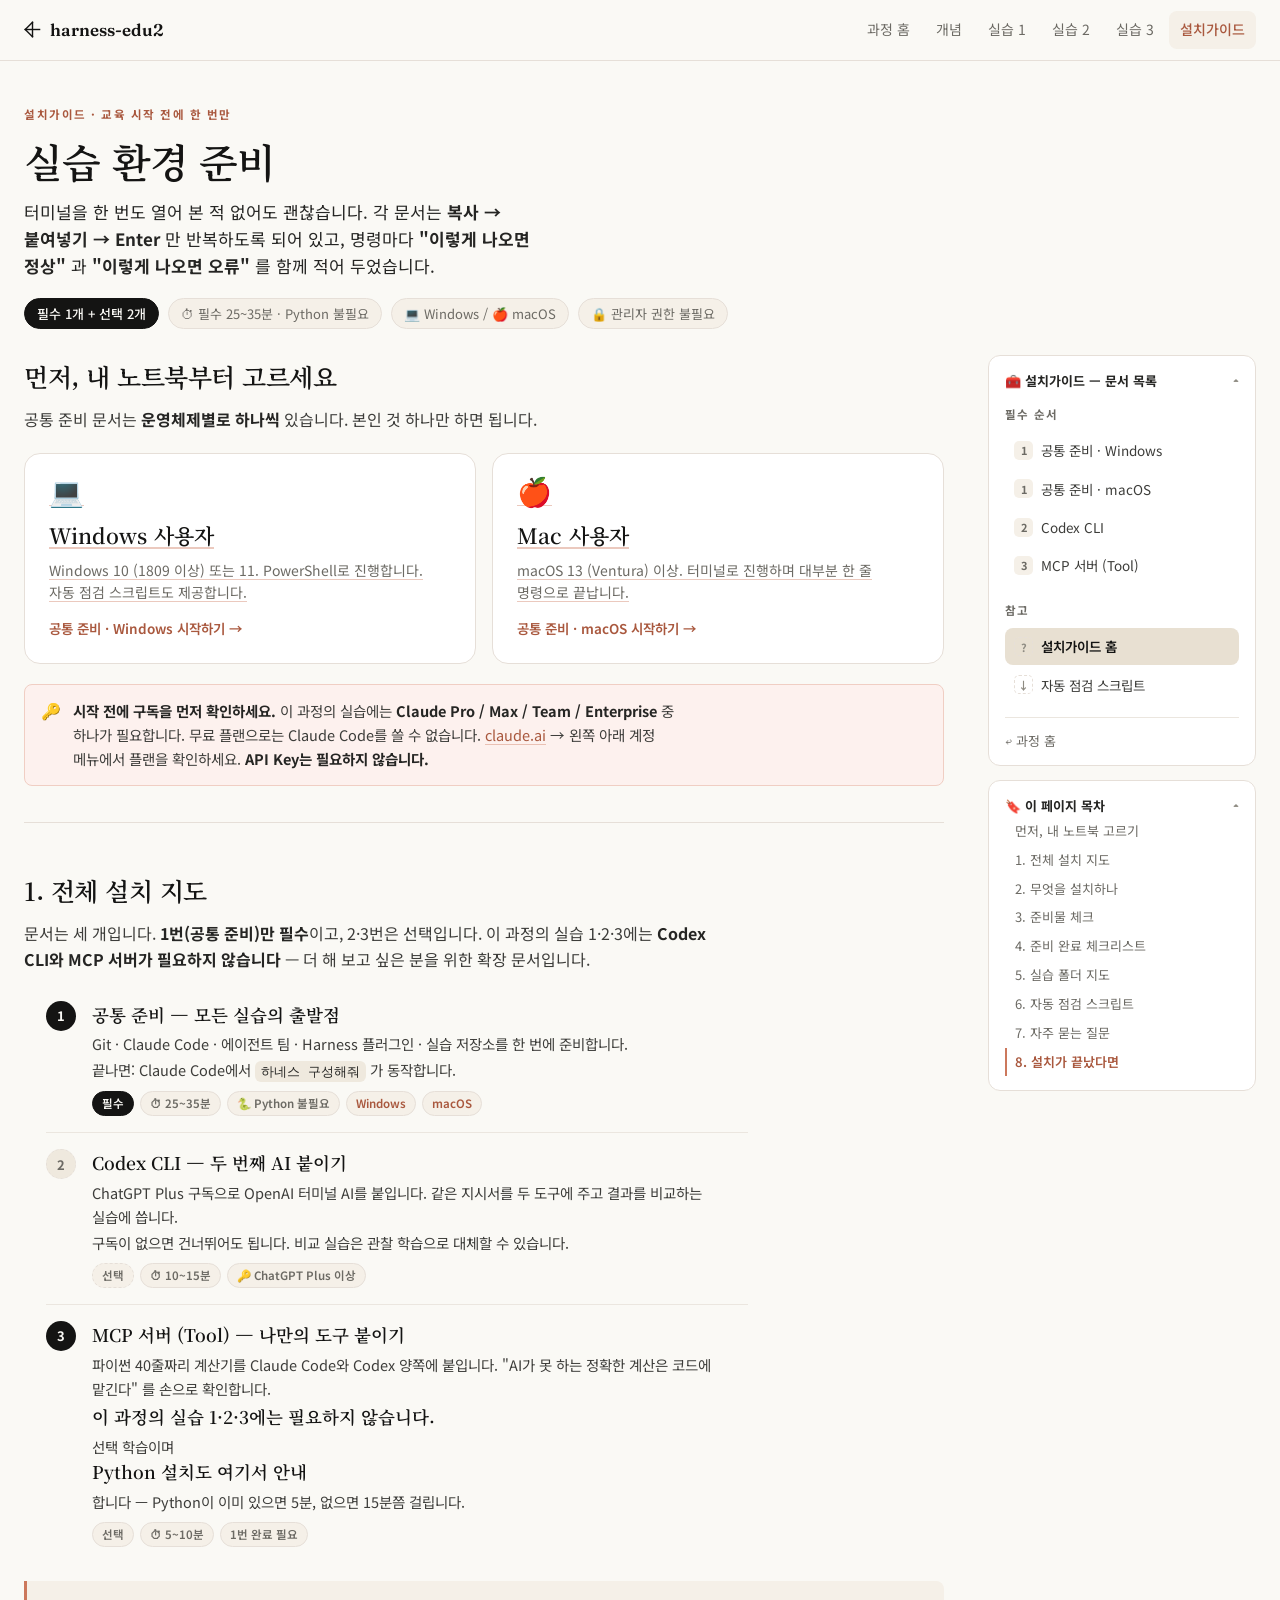
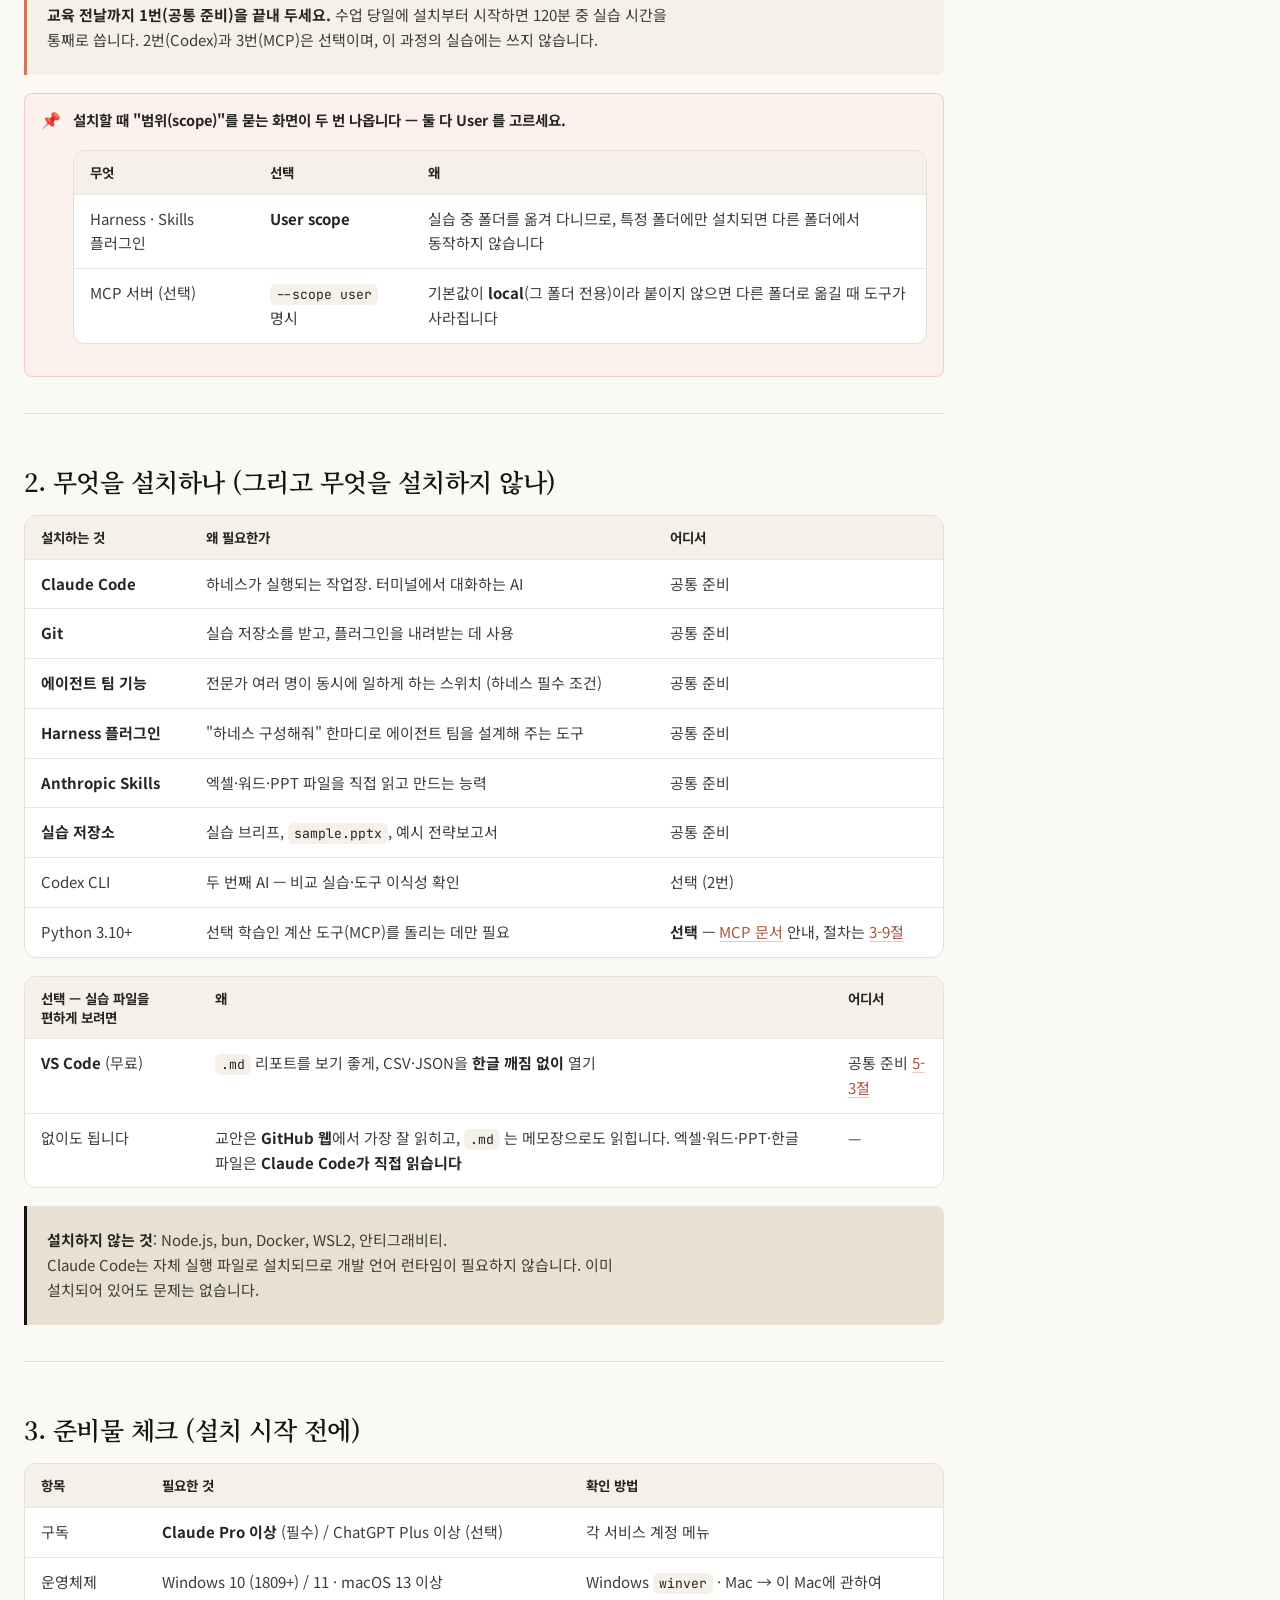
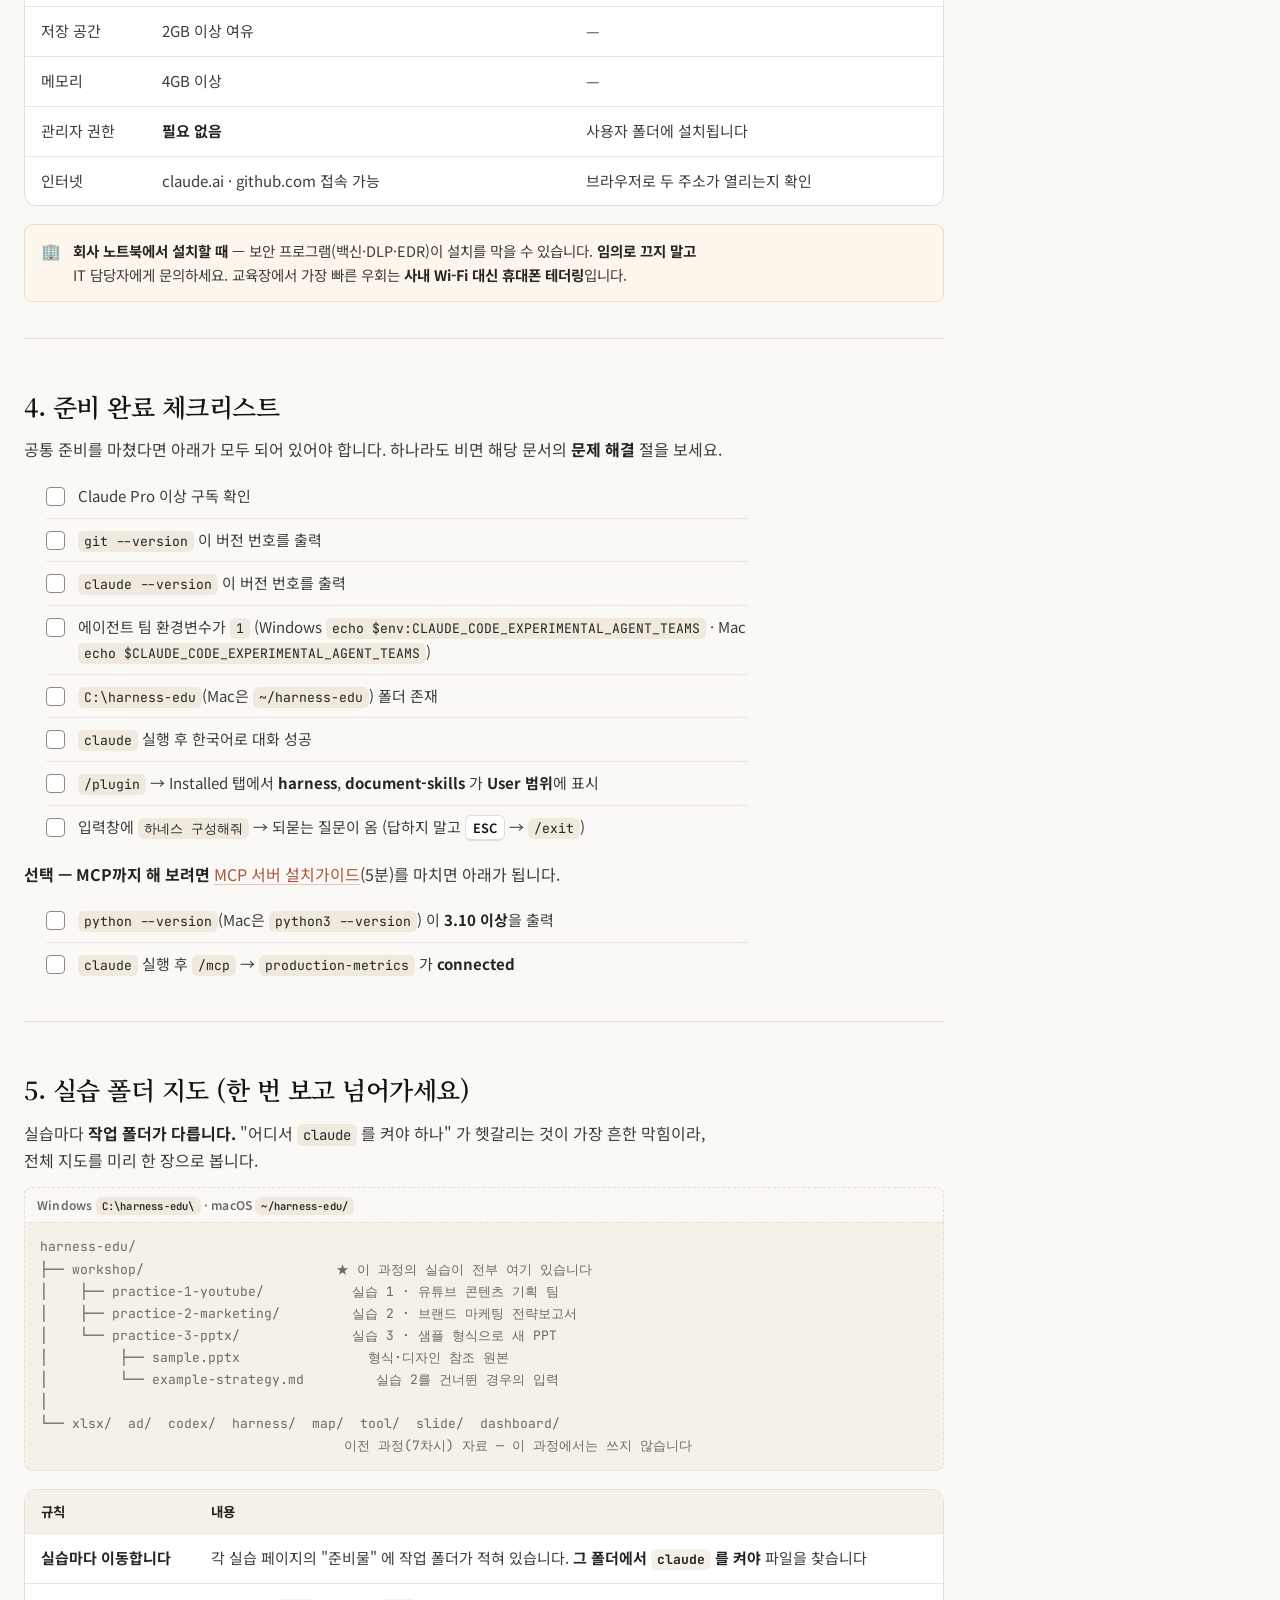
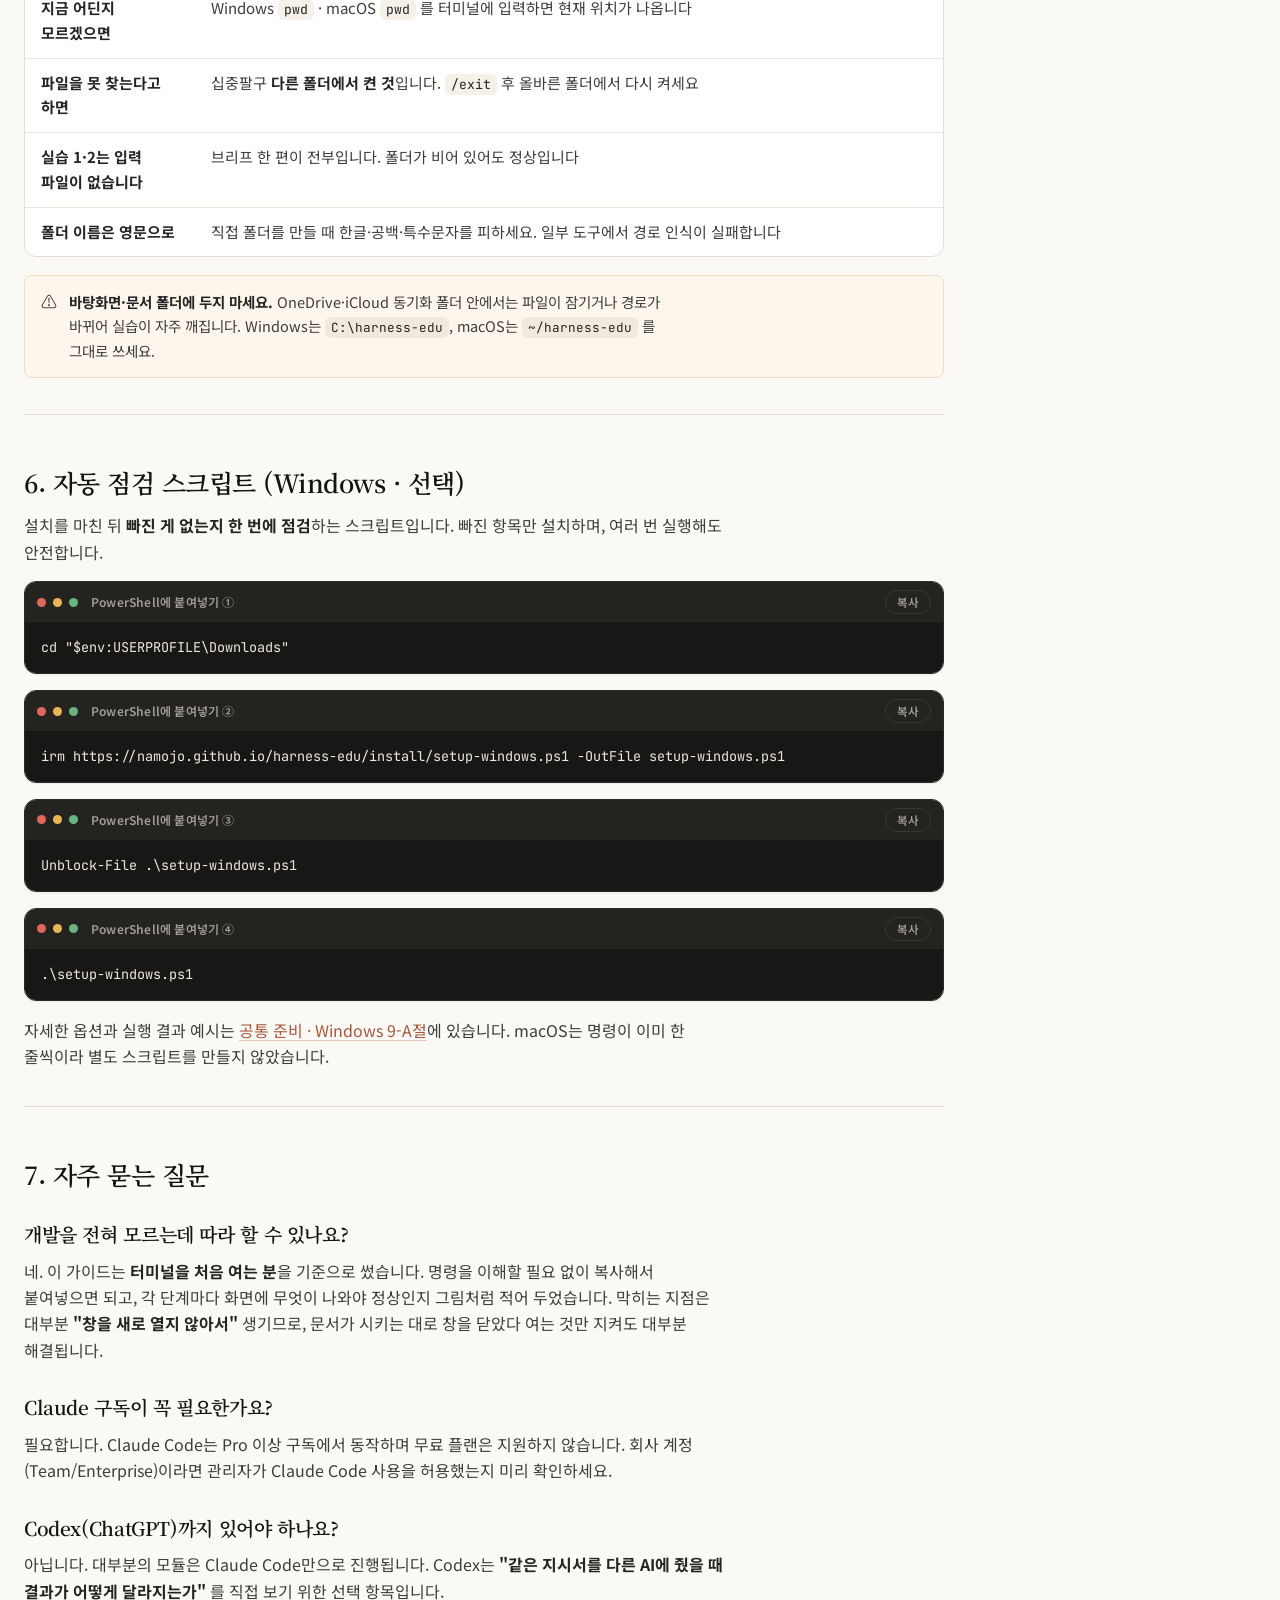
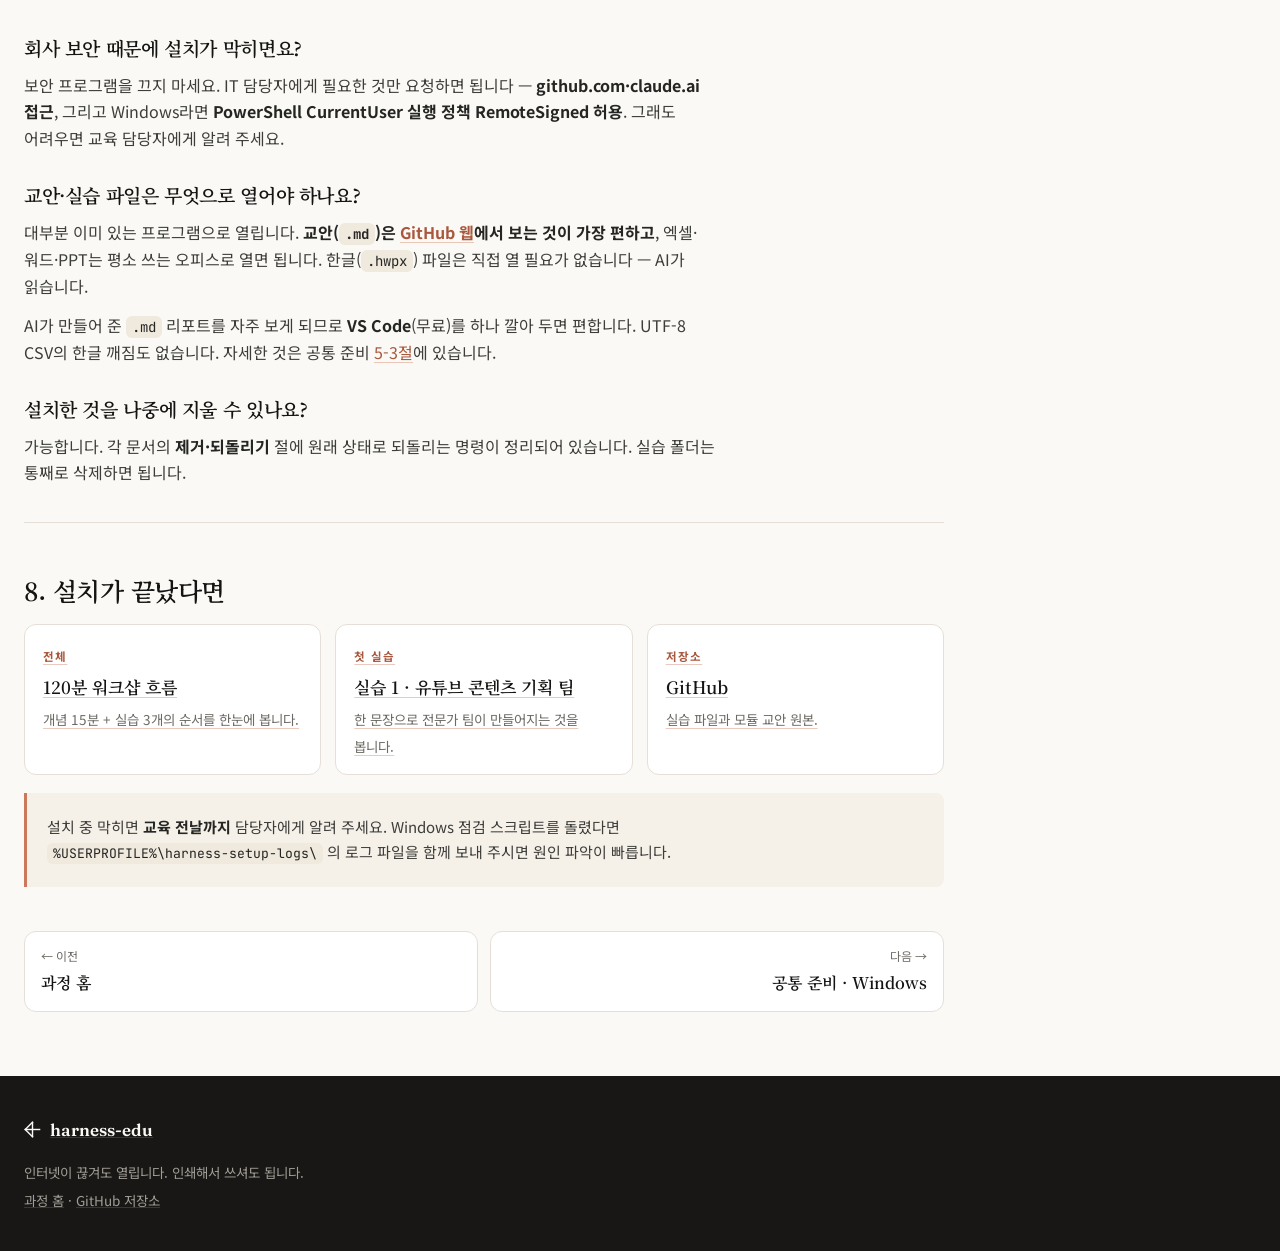
==== commit d49435ac: "개념 진화 도식 재작성, 안전 원칙류 제거, 실습 1 창작 내용 제거, 실습 2 개념 절 추가 - 개념: 하네스 진화 메커니즘을 사용→피드백→진화→기록 순환으로 다시 씀.   RE" ====
--- a/docs/install/index.html
+++ b/docs/install/index.html
@@ -251,9 +251,6 @@
 <h3 id="faq-45">교안·실습 파일은 무엇으로 열어야 하나요?</h3>
 <p>대부분 이미 있는 프로그램으로 열립니다. <strong>교안(<code>.md</code>)은 <a href="https://github.com/namojo/harness-edu" target="_blank" rel="noopener">GitHub 웹</a>에서 보는 것이 가장 편하고</strong>, 엑셀·워드·PPT는 평소 쓰는 오피스로 열면 됩니다. 한글(<code>.hwpx</code>) 파일은 직접 열 필요가 없습니다 — AI가 읽습니다.</p>
 <p>AI가 만들어 준 <code>.md</code> 리포트를 자주 보게 되므로 <strong>VS Code</strong>(무료)를 하나 깔아 두면 편합니다. UTF-8 CSV의 한글 깨짐도 없습니다. 자세한 것은 공통 준비 <a href="setup-windows.html#5-3-실습-파일-여는-방법">5-3절</a>에 있습니다.</p>
-
-<h3 id="faq-5">실제 업무 파일로 실습해도 되나요?</h3>
-<p>하지 마세요. 실습 폴더에는 <strong>가상 데이터만</strong> 넣습니다. AI 도구는 실행한 폴더의 파일을 읽을 수 있습니다. 실 데이터 적용은 교육 이후 IT·보안 검토를 거쳐 진행합니다.</p>
 
 <h3 id="faq-6">설치한 것을 나중에 지울 수 있나요?</h3>
 <p>가능합니다. 각 문서의 <strong>제거·되돌리기</strong> 절에 원래 상태로 되돌리는 명령이 정리되어 있습니다. 실습 폴더는 통째로 삭제하면 됩니다.</p>
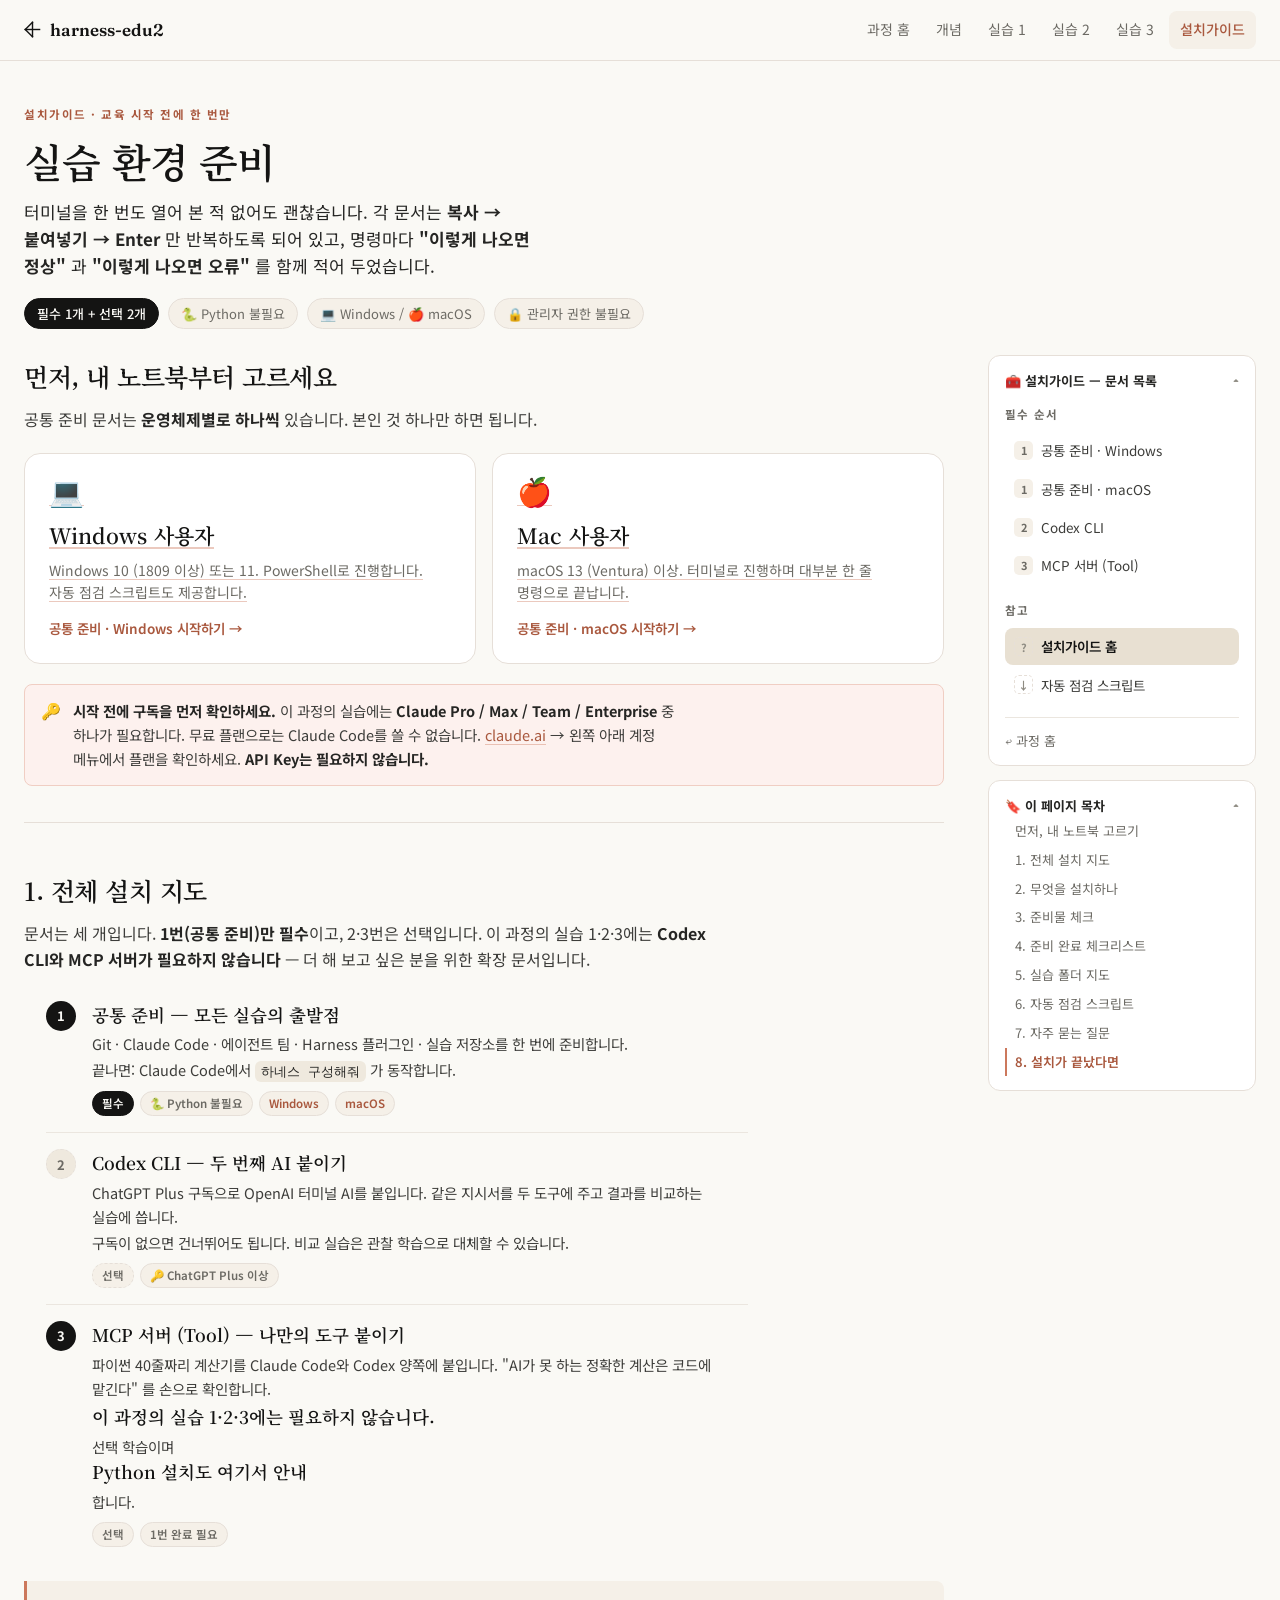
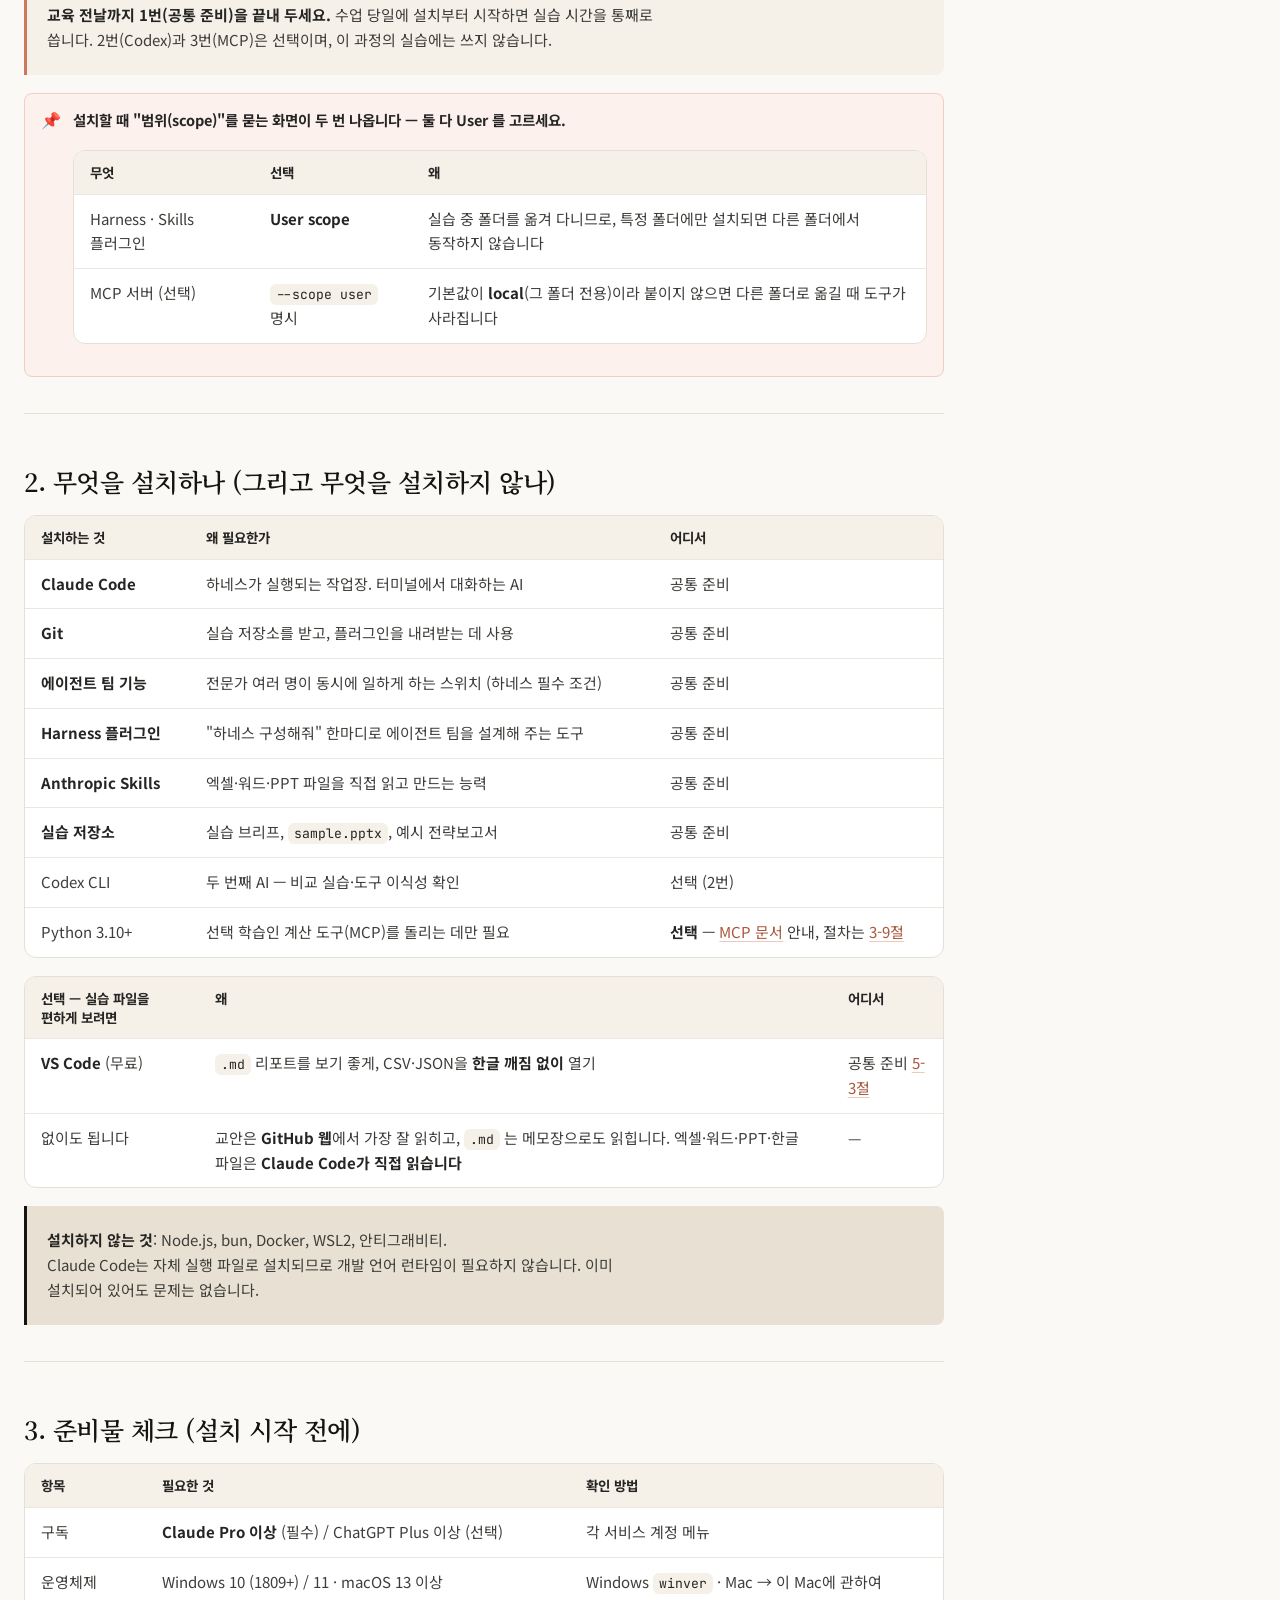
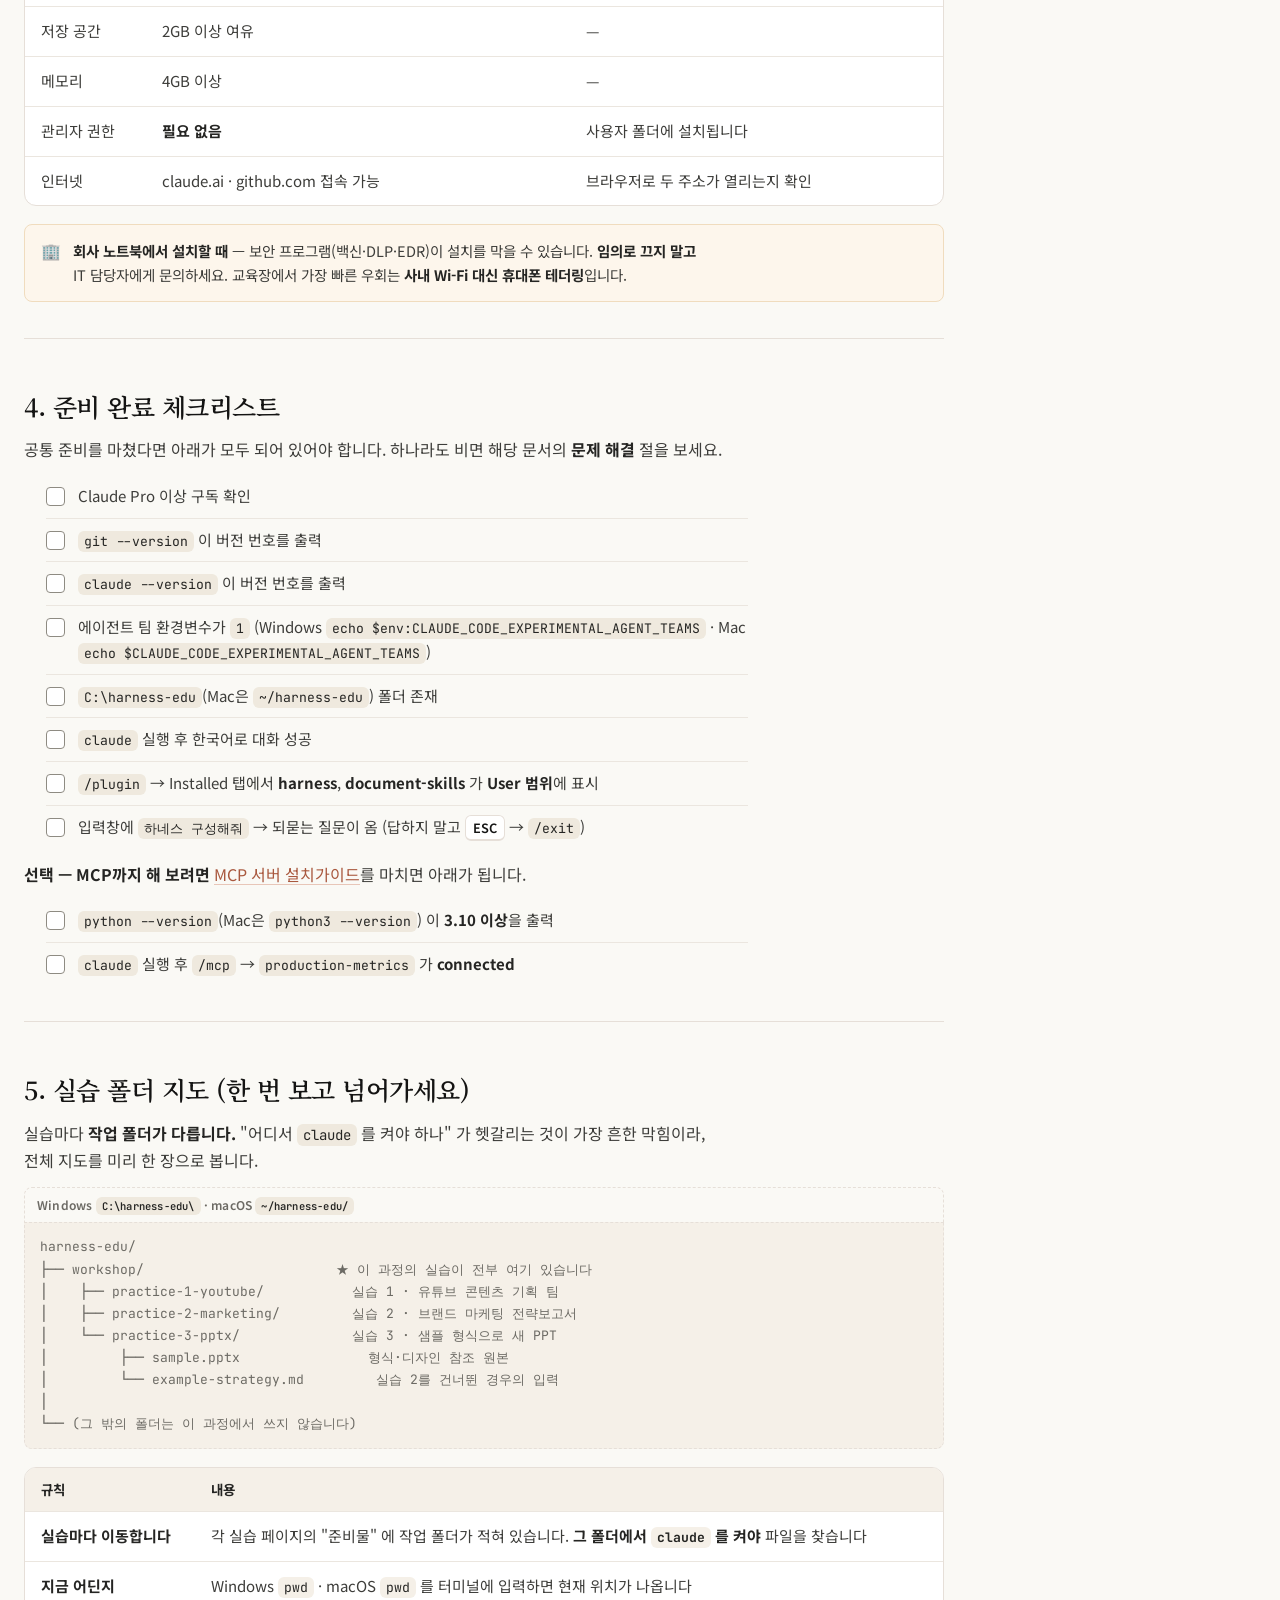
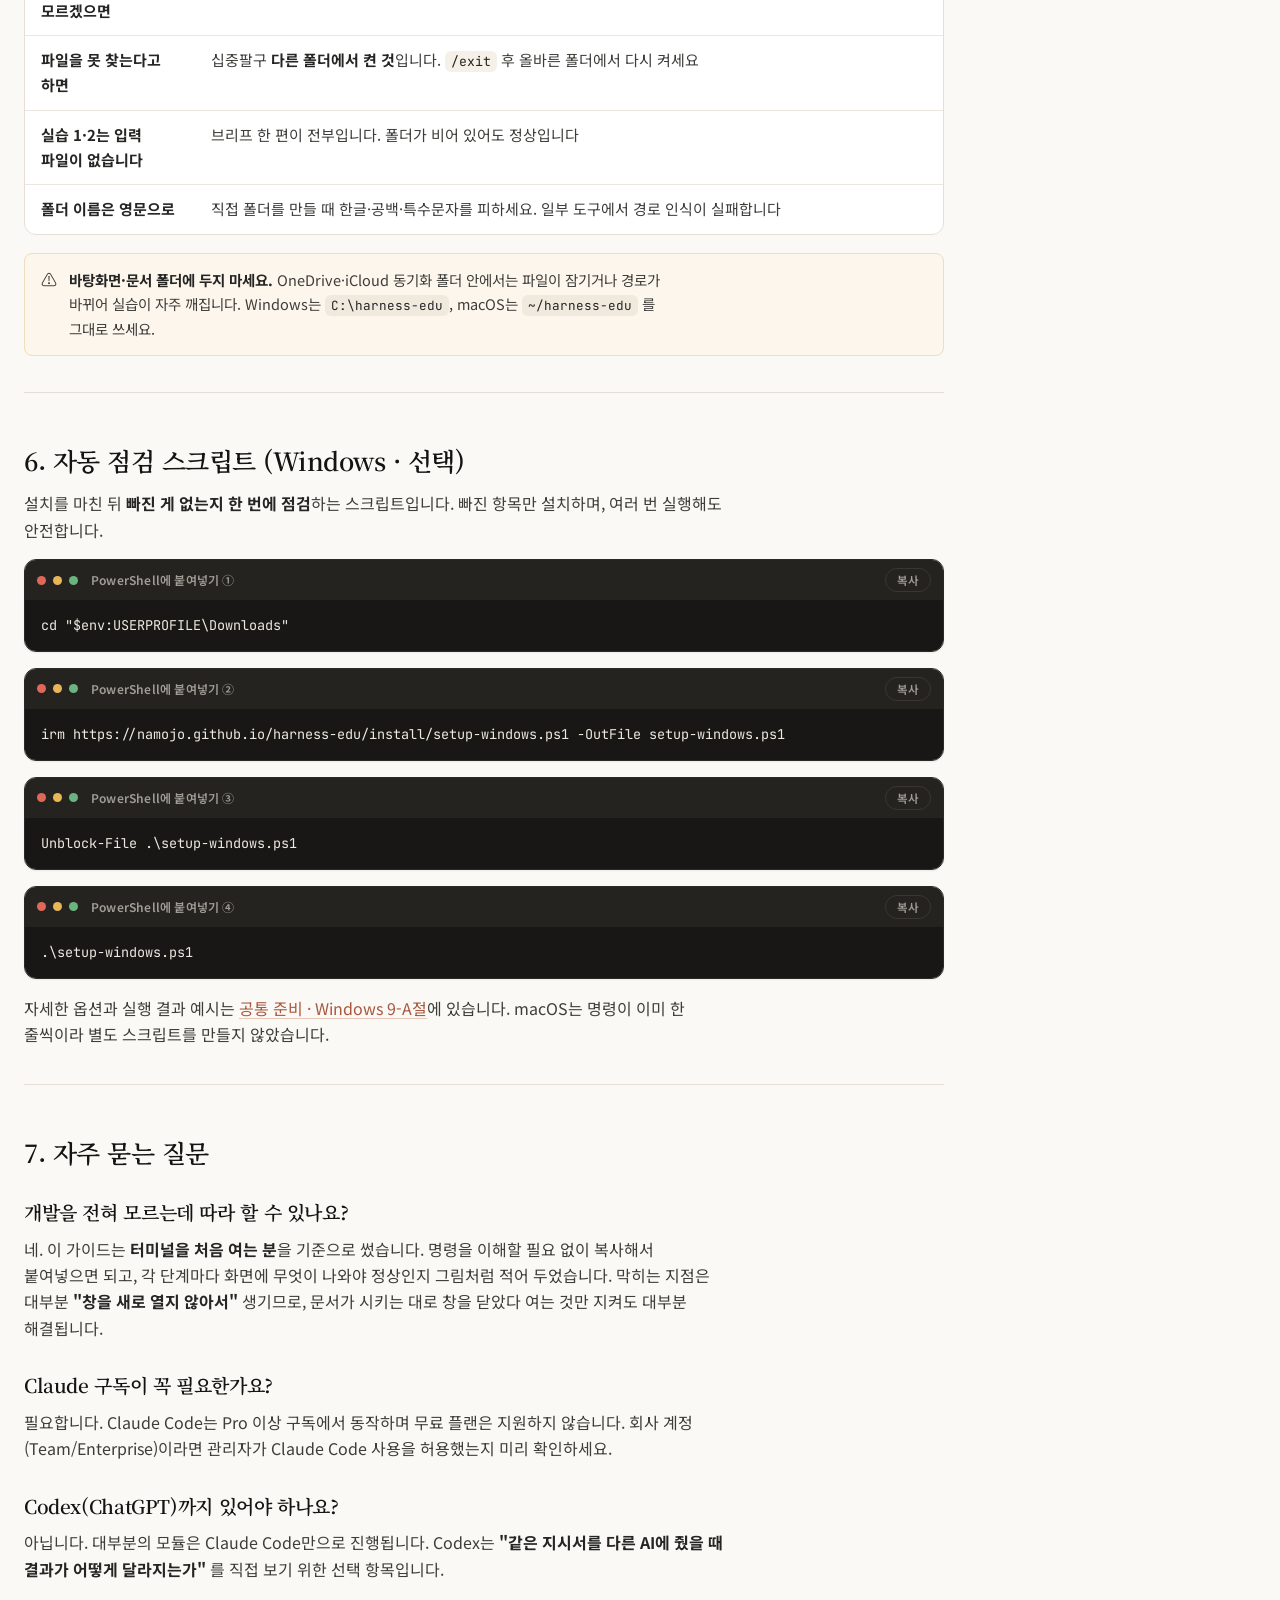
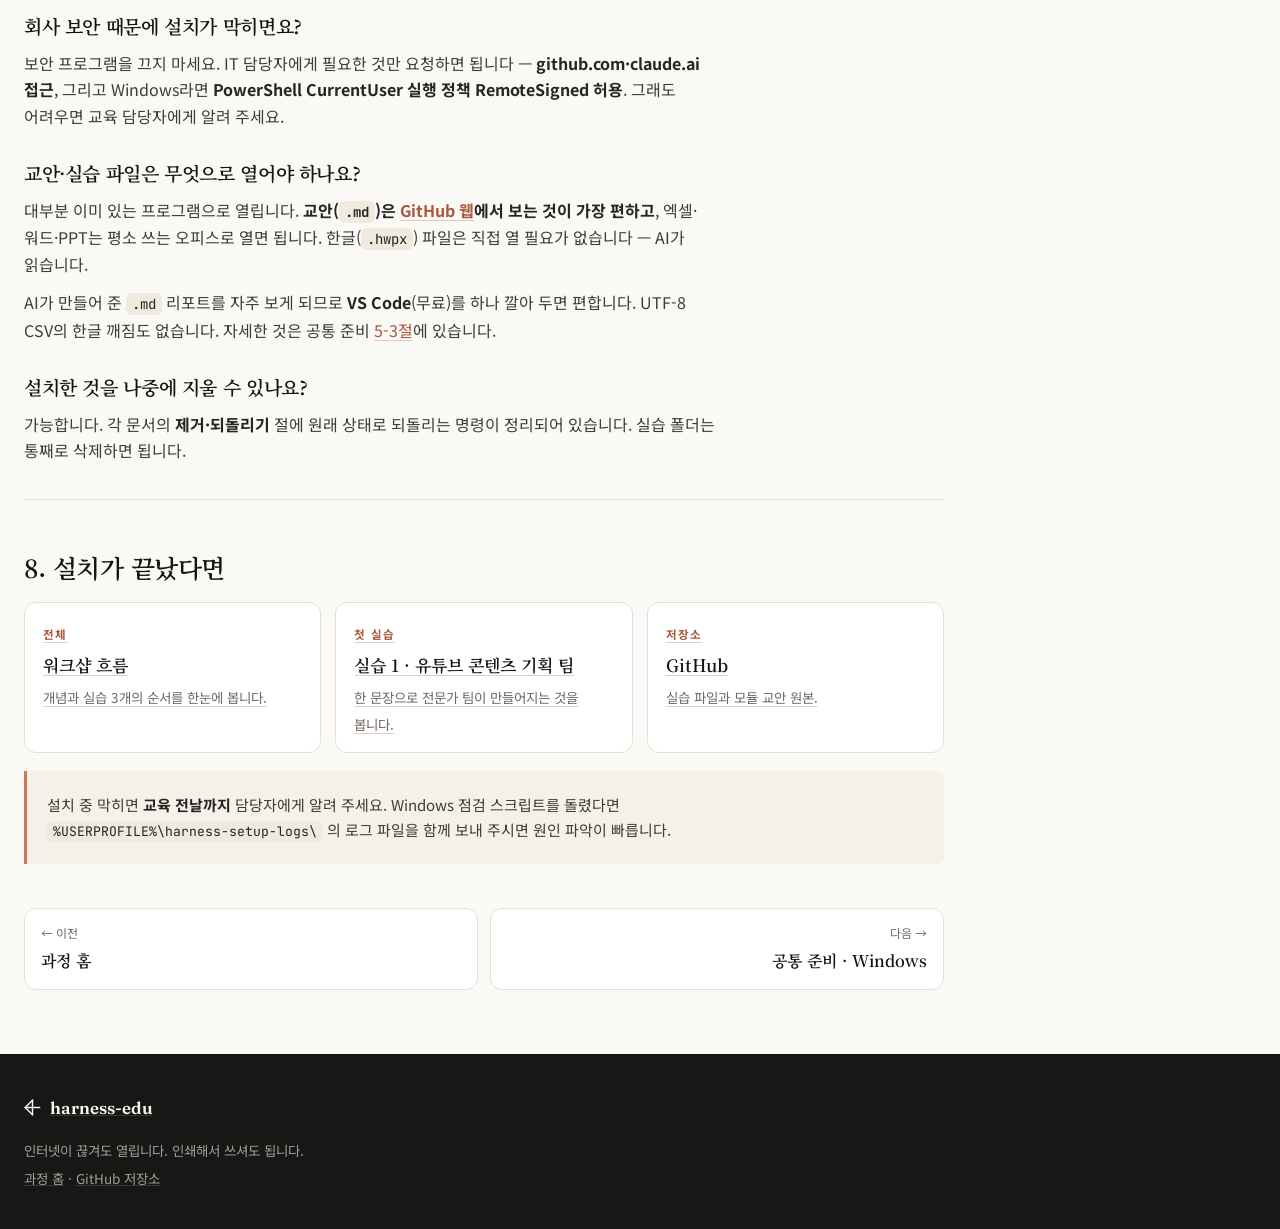
==== commit 27f2faa5: "설치가이드 소요시간 제거, 폴더 트리에서 1세대 참조 제거 - 문서·절 소요시간 표기 26건 제거 (meta 의 ⏱, 절 제목의 (N분), 본문 추정치).   개별 명령의 예상 대" ====
--- a/docs/install/index.html
+++ b/docs/install/index.html
@@ -4,7 +4,7 @@
 <meta charset="utf-8">
 <meta name="viewport" content="width=device-width, initial-scale=1">
 <title>설치가이드 — 실습 환경 준비 · harness-edu2</title>
-<meta name="description" content="harness-edu2 실습 환경 설치가이드 모음. 터미널을 처음 열어 보는 분도 순서대로 따라 하면 30분 안에 준비가 끝납니다.">
+<meta name="description" content="harness-edu2 실습 환경 설치가이드 모음. 터미널을 처음 열어 보는 분도 순서대로 따라 하면 준비가 끝납니다.">
 <link rel="icon" href="data:image/svg+xml,%3Csvg xmlns='http://www.w3.org/2000/svg' viewBox='0 0 24 24'%3E%3Crect width='24' height='24' fill='%23faf9f5'/%3E%3Cg fill='%23141413'%3E%3Crect x='11' y='1' width='2' height='22'/%3E%3Crect x='1' y='11' width='22' height='2'/%3E%3Crect x='3.8' y='3.8' width='2' height='16.4' transform='rotate(45 12 12)'/%3E%3Crect x='3.8' y='3.8' width='2' height='16.4' transform='rotate(-45 12 12)'/%3E%3C/g%3E%3C/svg%3E">
 <link rel="preconnect" href="https://fonts.googleapis.com">
 <link rel="preconnect" href="https://fonts.gstatic.com" crossorigin>
@@ -35,7 +35,7 @@
   <p class="sub">터미널을 한 번도 열어 본 적 없어도 괜찮습니다. 각 문서는 <strong>복사 → 붙여넣기 → Enter</strong> 만 반복하도록 되어 있고, 명령마다 <strong>&quot;이렇게 나오면 정상&quot;</strong> 과 <strong>&quot;이렇게 나오면 오류&quot;</strong> 를 함께 적어 두었습니다.</p>
   <div class="meta">
     <span class="badge">필수 1개 + 선택 2개</span>
-    <span>⏱ 필수 25~35분 · Python 불필요</span>
+    <span>🐍 Python 불필요</span>
     <span>💻 Windows / 🍎 macOS</span>
     <span>🔒 관리자 권한 불필요</span>
   </div>
@@ -81,7 +81,7 @@
       <strong><a href="setup-windows.html">공통 준비</a> — 모든 실습의 출발점</strong>
       <p>Git · Claude Code · 에이전트 팀 · Harness 플러그인 · 실습 저장소를 한 번에 준비합니다.</p>
       <p class="muted">끝나면: Claude Code에서 <code>하네스 구성해줘</code> 가 동작합니다.</p>
-      <div class="tags"><span class="tag req">필수</span><span class="tag">⏱ 25~35분</span><span class="tag">🐍 Python 불필요</span><span class="tag"><a href="setup-windows.html">Windows</a></span><span class="tag"><a href="setup-mac.html">macOS</a></span></div>
+      <div class="tags"><span class="tag req">필수</span><span class="tag">🐍 Python 불필요</span><span class="tag"><a href="setup-windows.html">Windows</a></span><span class="tag"><a href="setup-mac.html">macOS</a></span></div>
     </div>
   </li>
   <li>
@@ -90,7 +90,7 @@
       <strong><a href="codex.html">Codex CLI</a> — 두 번째 AI 붙이기</strong>
       <p>ChatGPT Plus 구독으로 OpenAI 터미널 AI를 붙입니다. 같은 지시서를 두 도구에 주고 결과를 비교하는 실습에 씁니다.</p>
       <p class="muted">구독이 없으면 건너뛰어도 됩니다. 비교 실습은 관찰 학습으로 대체할 수 있습니다.</p>
-      <div class="tags"><span class="tag opt">선택</span><span class="tag">⏱ 10~15분</span><span class="tag">🔑 ChatGPT Plus 이상</span></div>
+      <div class="tags"><span class="tag opt">선택</span><span class="tag">🔑 ChatGPT Plus 이상</span></div>
     </div>
   </li>
   <li>
@@ -98,14 +98,14 @@
     <div class="body">
       <strong><a href="mcp-server.html">MCP 서버 (Tool)</a> — 나만의 도구 붙이기</strong>
       <p>파이썬 40줄짜리 계산기를 Claude Code와 Codex 양쪽에 붙입니다. &quot;AI가 못 하는 정확한 계산은 코드에 맡긴다&quot; 를 손으로 확인합니다.</p>
-      <p class="muted"><strong>이 과정의 실습 1·2·3에는 필요하지 않습니다.</strong> 선택 학습이며 <strong>Python 설치도 여기서 안내</strong>합니다 — Python이 이미 있으면 5분, 없으면 15분쯤 걸립니다.</p>
-      <div class="tags"><span class="tag">선택</span><span class="tag">⏱ 5~10분</span><span class="tag">1번 완료 필요</span></div>
+      <p class="muted"><strong>이 과정의 실습 1·2·3에는 필요하지 않습니다.</strong> 선택 학습이며 <strong>Python 설치도 여기서 안내</strong>합니다.</p>
+      <div class="tags"><span class="tag">선택</span><span class="tag">1번 완료 필요</span></div>
     </div>
   </li>
 </ul>
 
 <blockquote>
-  <p><strong>교육 전날까지 1번(공통 준비)을 끝내 두세요.</strong> 수업 당일에 설치부터 시작하면 120분 중 실습 시간을 통째로 씁니다. 2번(Codex)과 3번(MCP)은 선택이며, 이 과정의 실습에는 쓰지 않습니다.</p>
+  <p><strong>교육 전날까지 1번(공통 준비)을 끝내 두세요.</strong> 수업 당일에 설치부터 시작하면 실습 시간을 통째로 씁니다. 2번(Codex)과 3번(MCP)은 선택이며, 이 과정의 실습에는 쓰지 않습니다.</p>
 </blockquote>
 
 <section class="callout callout-stop"><span class="callout-icon" aria-hidden="true">📌</span><div class="callout-body">
@@ -183,7 +183,7 @@
 <li>입력창에 <code>하네스 구성해줘</code> → 되묻는 질문이 옴 (답하지 말고 <kbd>ESC</kbd> → <code>/exit</code>)</li>
 </ul>
 
-<p><strong>선택 — MCP까지 해 보려면</strong> <a href="mcp-server.html">MCP 서버 설치가이드</a>(5분)를 마치면 아래가 됩니다.</p>
+<p><strong>선택 — MCP까지 해 보려면</strong> <a href="mcp-server.html">MCP 서버 설치가이드</a>를 마치면 아래가 됩니다.</p>
 
 <ul class="checklist">
 <li><code>python --version</code>(Mac은 <code>python3 --version</code>) 이 <strong>3.10 이상</strong>을 출력</li>
@@ -204,8 +204,7 @@
 │         ├── sample.pptx                형식·디자인 참조 원본
 │         └── example-strategy.md         실습 2를 건너뛴 경우의 입력
 │
-└── xlsx/  ad/  codex/  harness/  map/  tool/  slide/  dashboard/
-                                      이전 과정(7차시) 자료 — 이 과정에서는 쓰지 않습니다</pre></div>
+└── (그 밖의 폴더는 이 과정에서 쓰지 않습니다)</pre></div>
 
 <div class="table-wrap"><table>
 <thead><tr><th style="width:170px">규칙</th><th>내용</th></tr></thead>
@@ -260,7 +259,7 @@
 <h2 id="8-설치가-끝났다면">8. 설치가 끝났다면</h2>
 
 <div class="next-grid">
-  <a class="next-card" href="../index.html#flow"><span class="k">전체</span><strong>120분 워크샵 흐름</strong><span>개념 15분 + 실습 3개의 순서를 한눈에 봅니다.</span></a>
+  <a class="next-card" href="../index.html#flow"><span class="k">전체</span><strong>워크샵 흐름</strong><span>개념과 실습 3개의 순서를 한눈에 봅니다.</span></a>
   <a class="next-card" href="../practice/1-youtube.html"><span class="k">첫 실습</span><strong>실습 1 · 유튜브 콘텐츠 기획 팀</strong><span>한 문장으로 전문가 팀이 만들어지는 것을 봅니다.</span></a>
   <a class="next-card" href="https://github.com/namojo/harness-edu" target="_blank" rel="noopener"><span class="k">저장소</span><strong>GitHub</strong><span>실습 파일과 모듈 교안 원본.</span></a>
 </div>
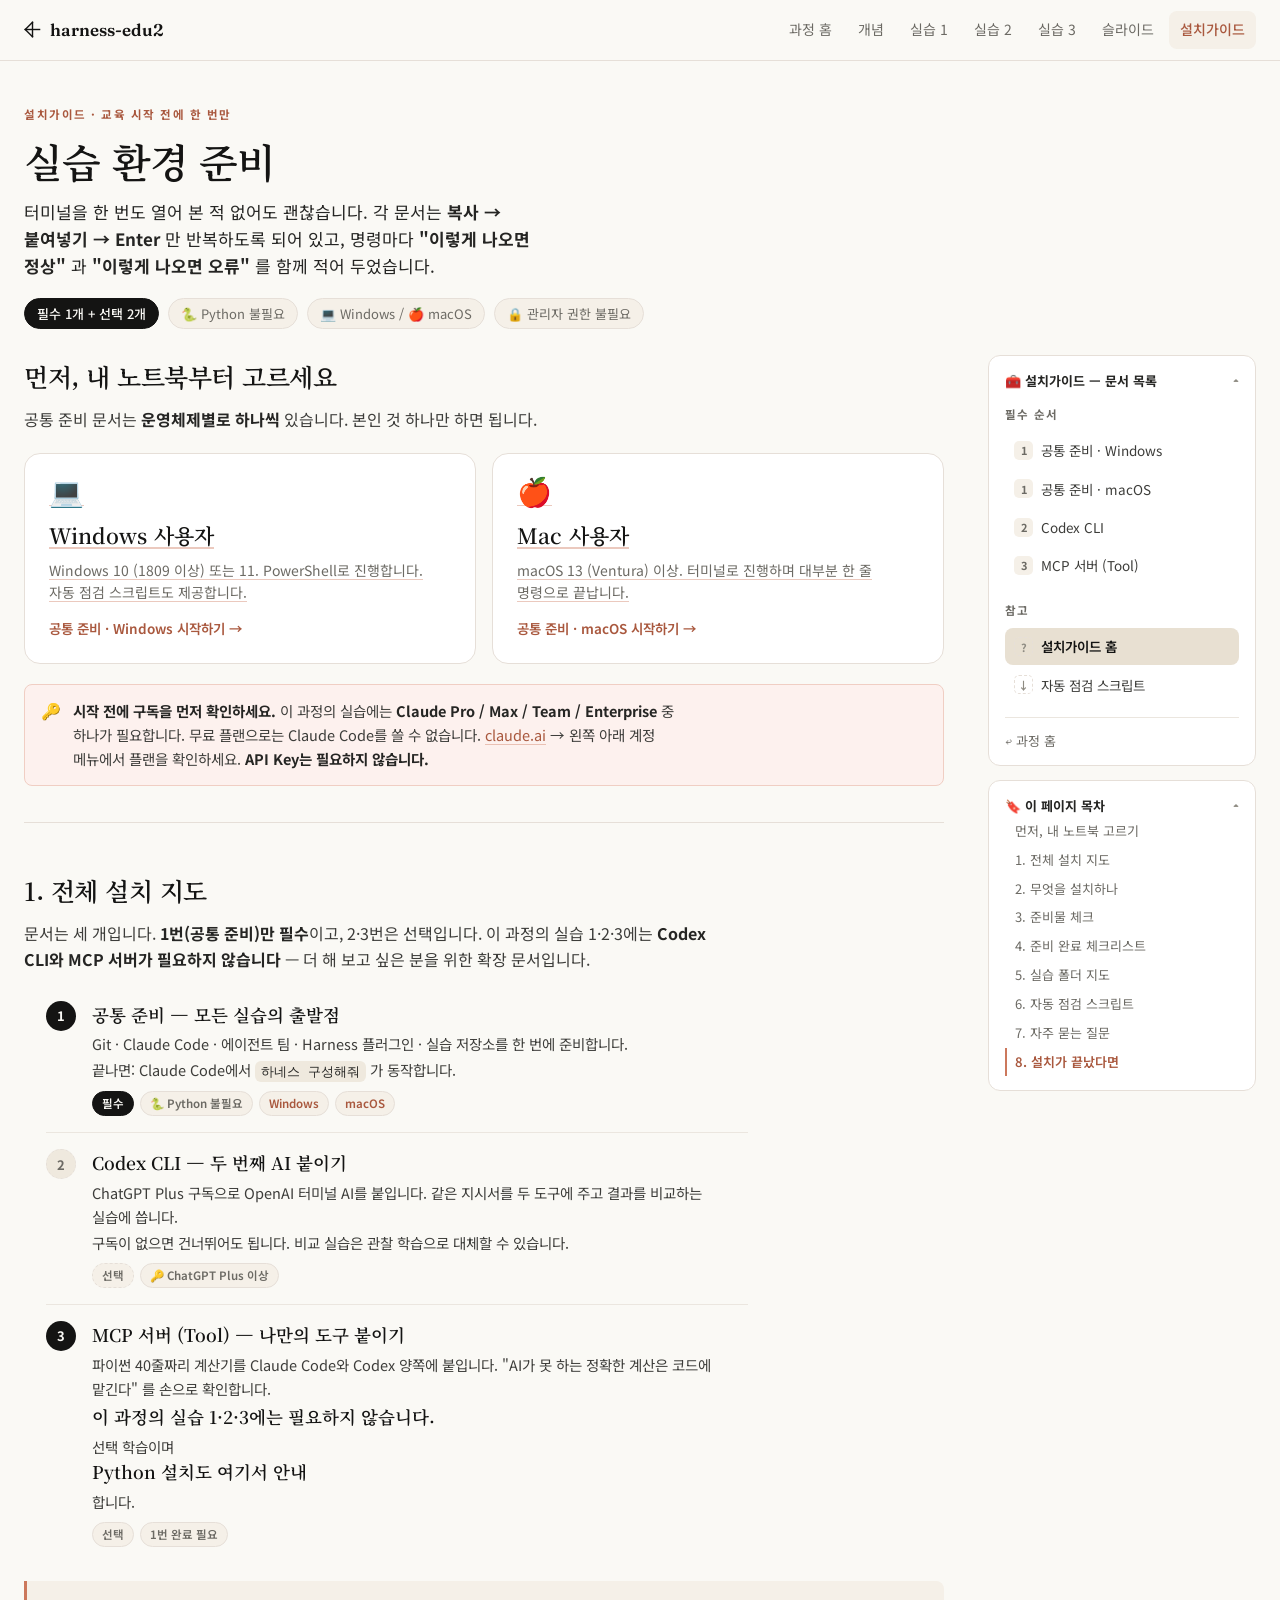
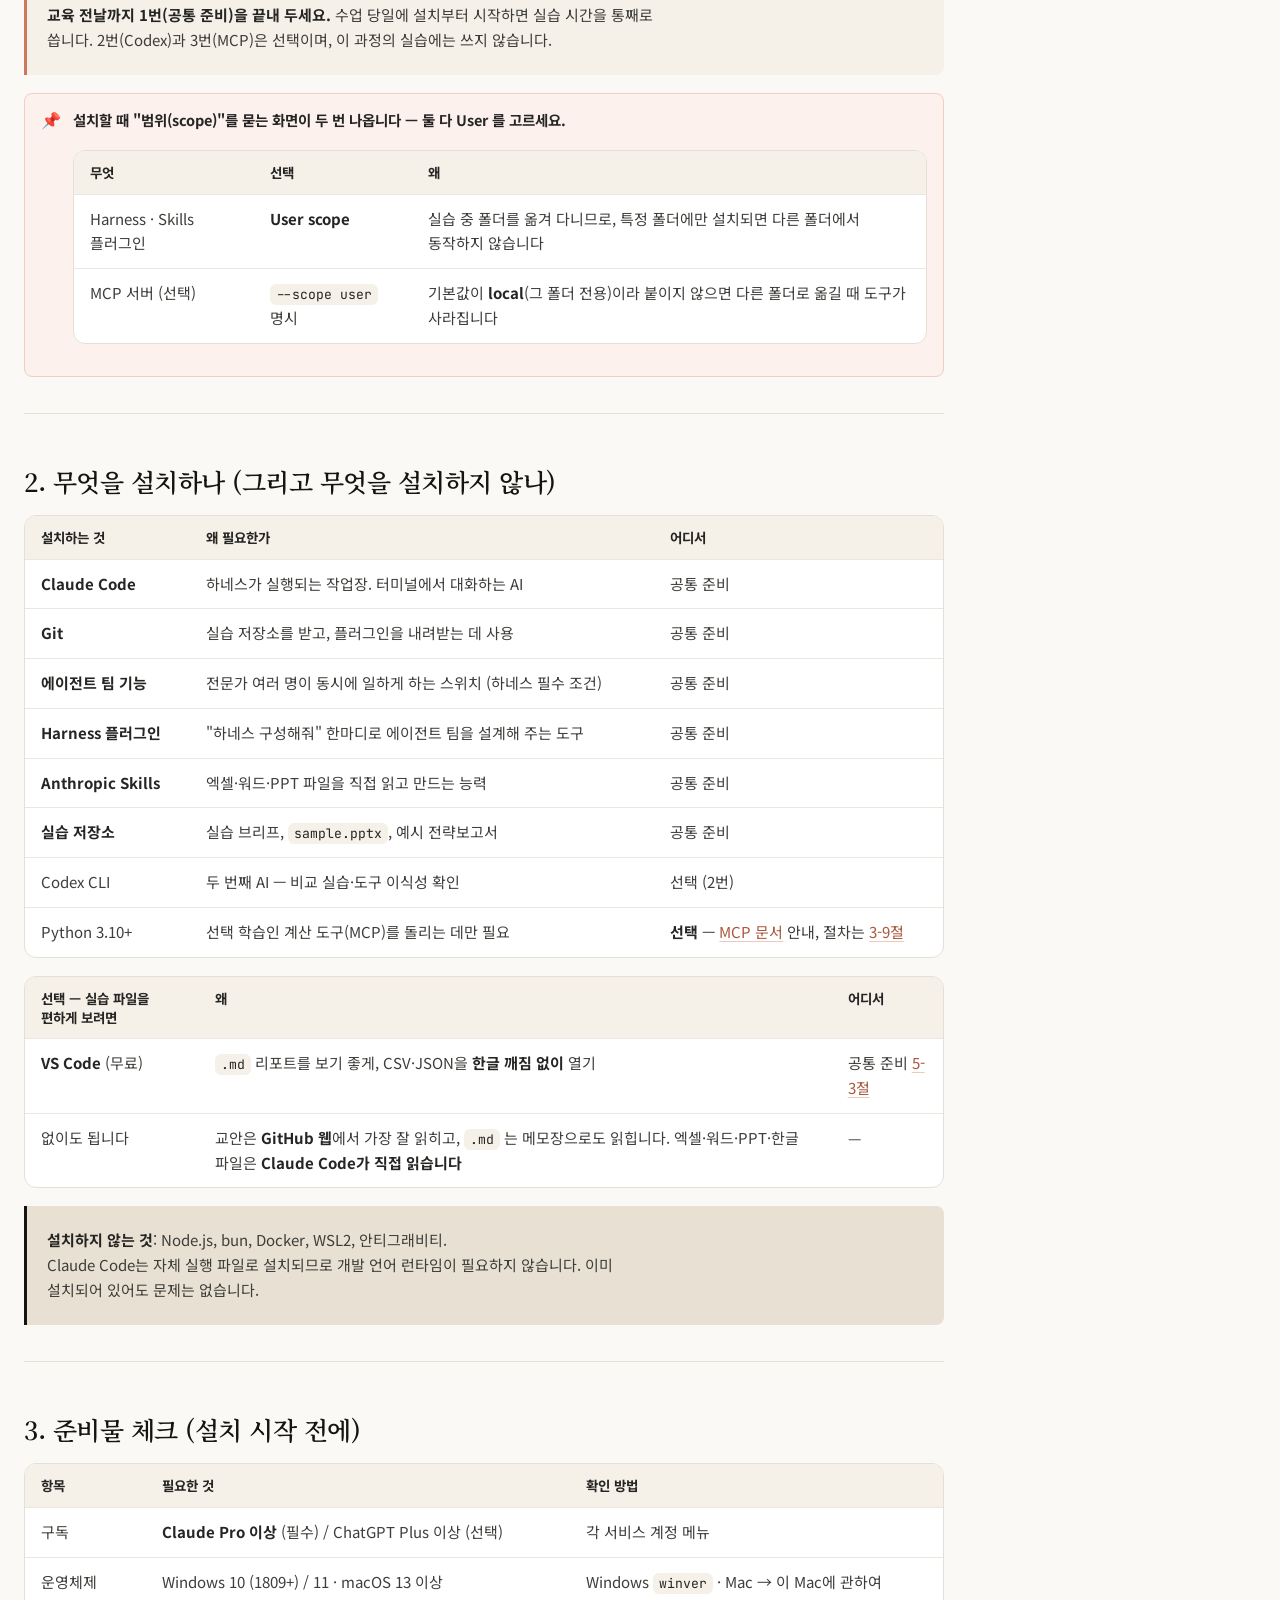
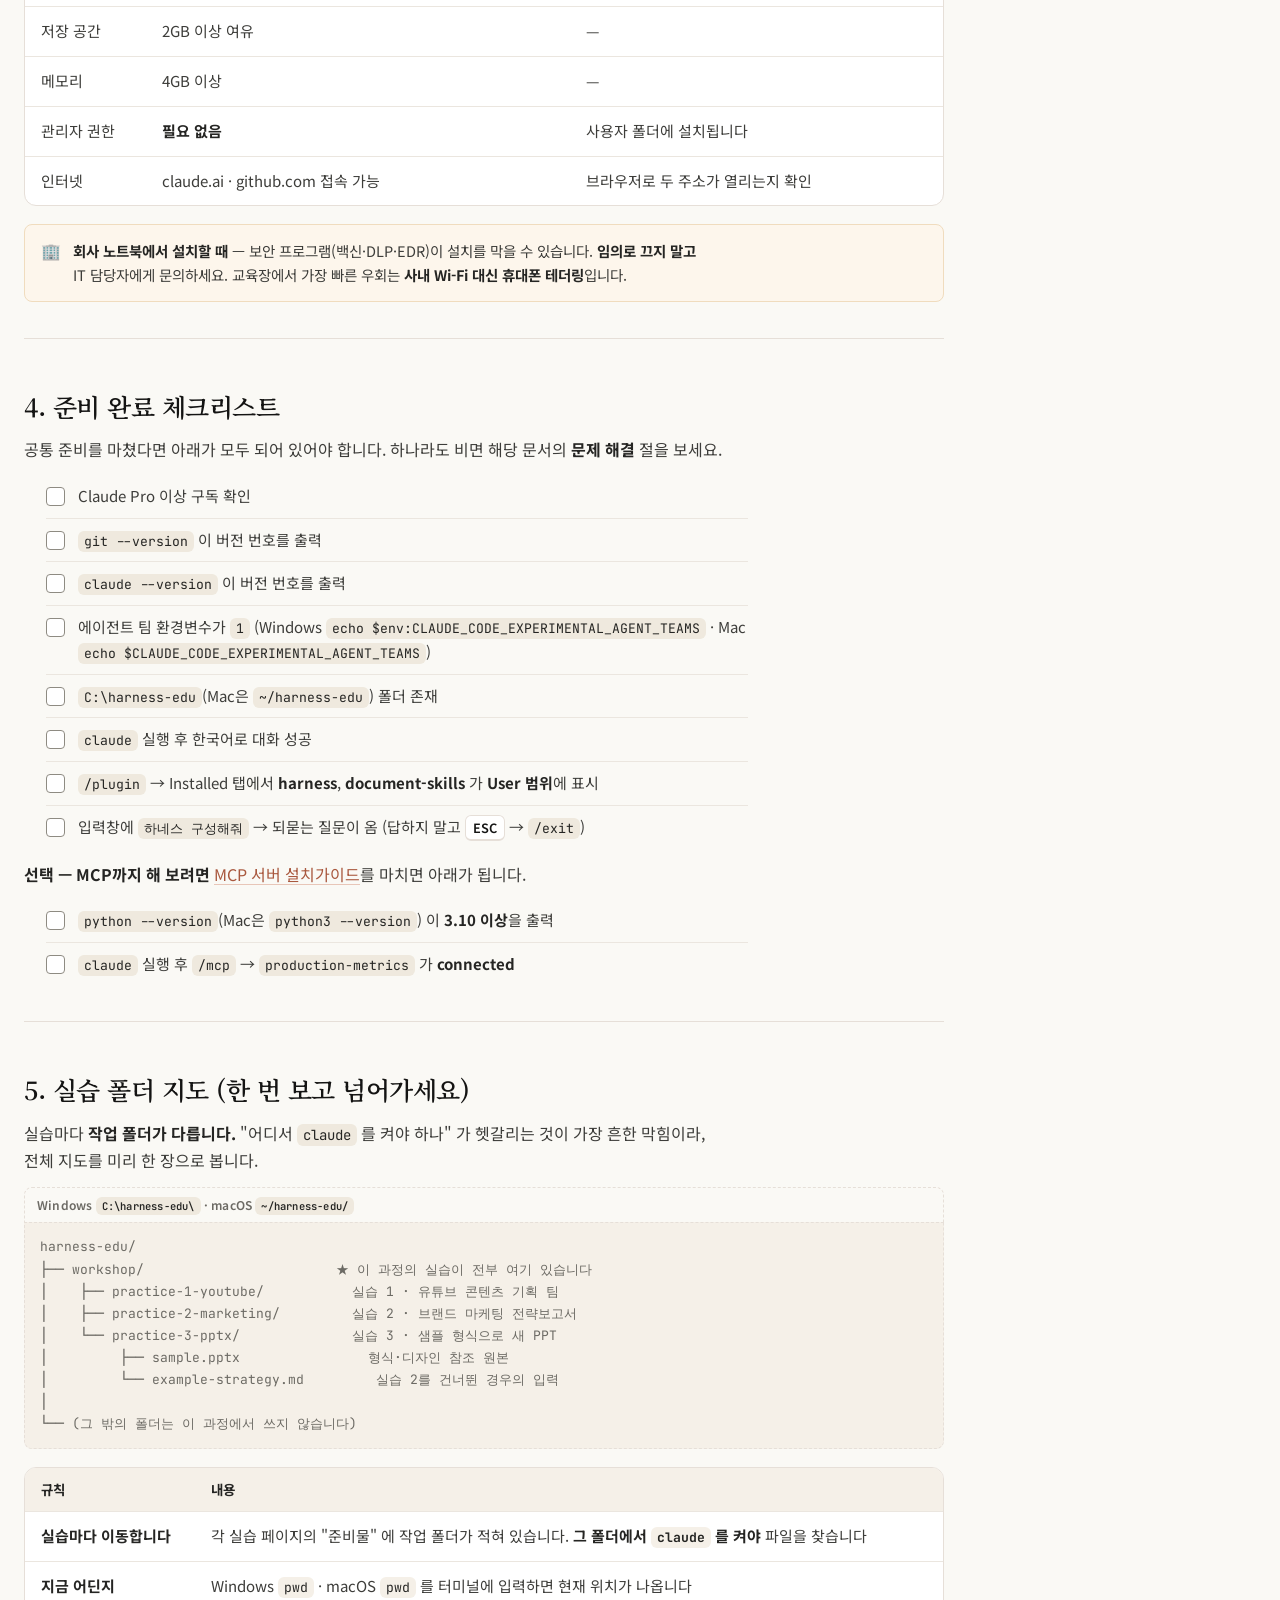
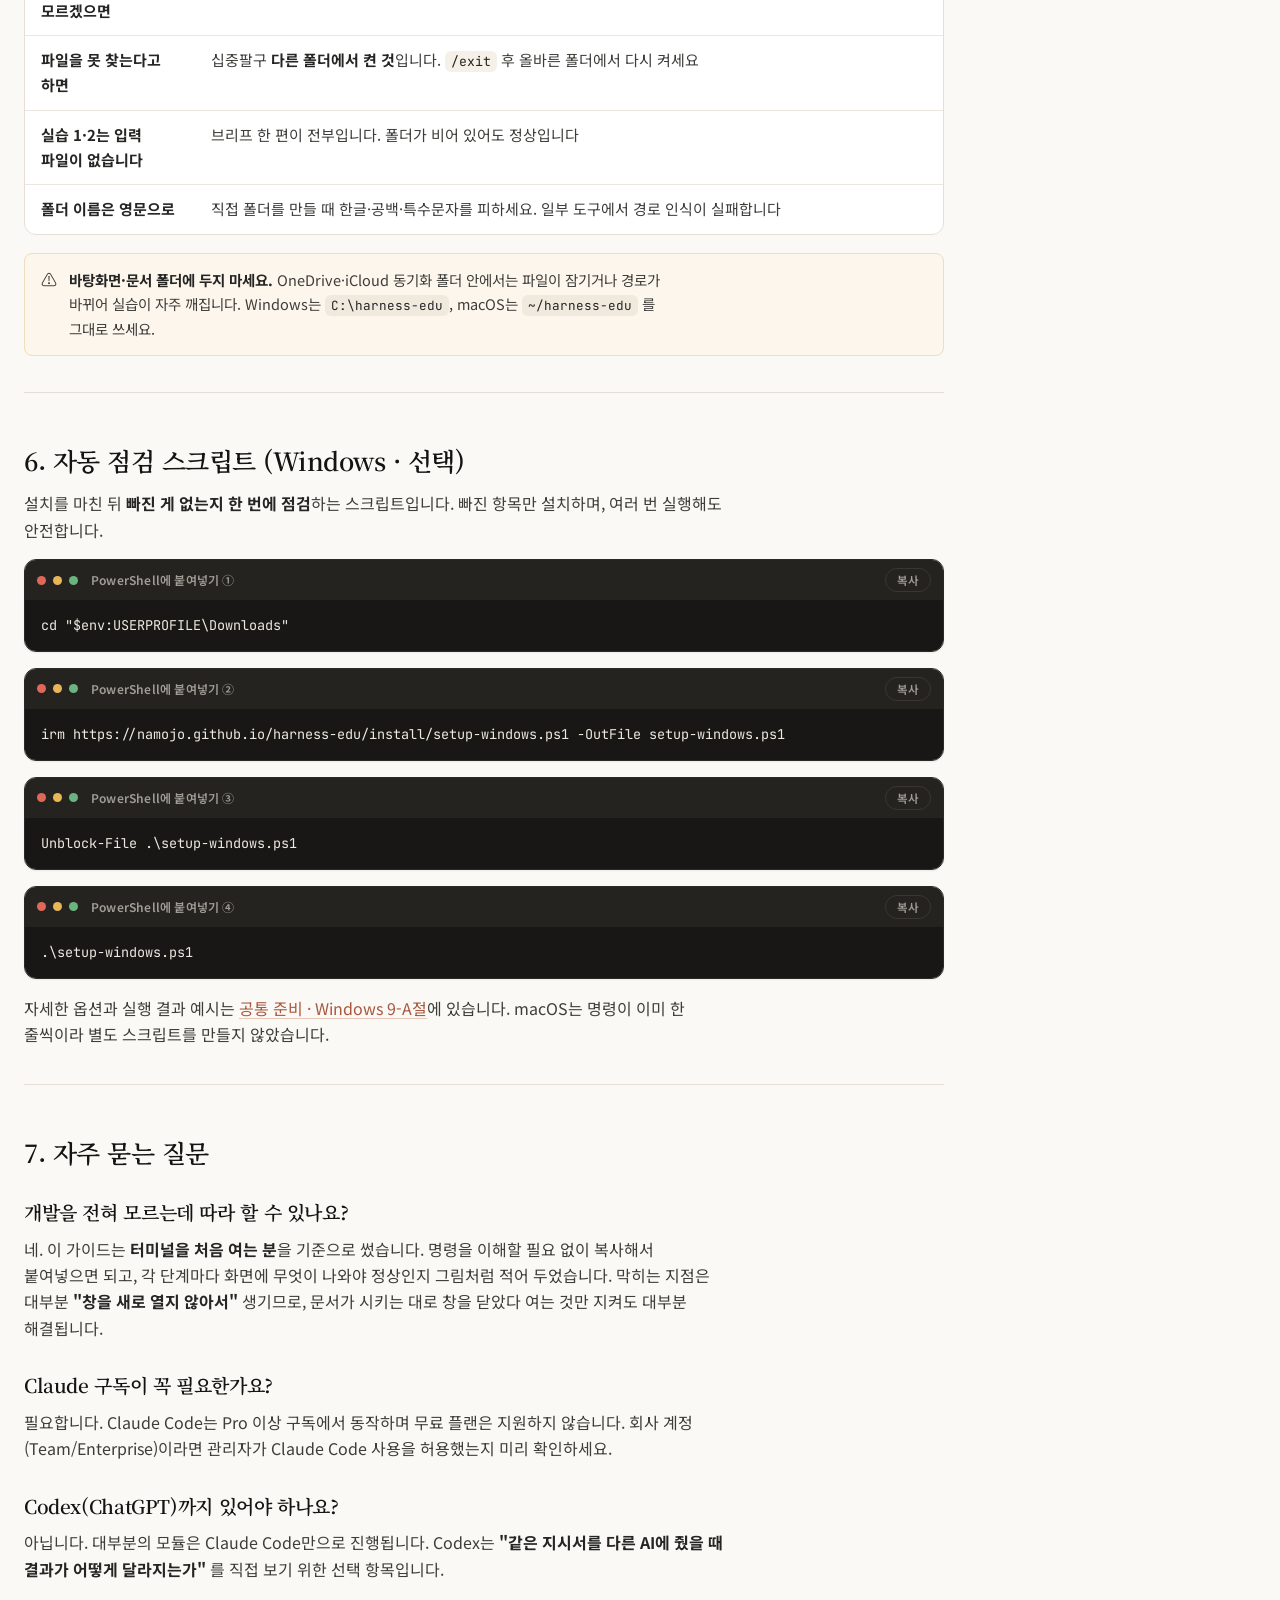
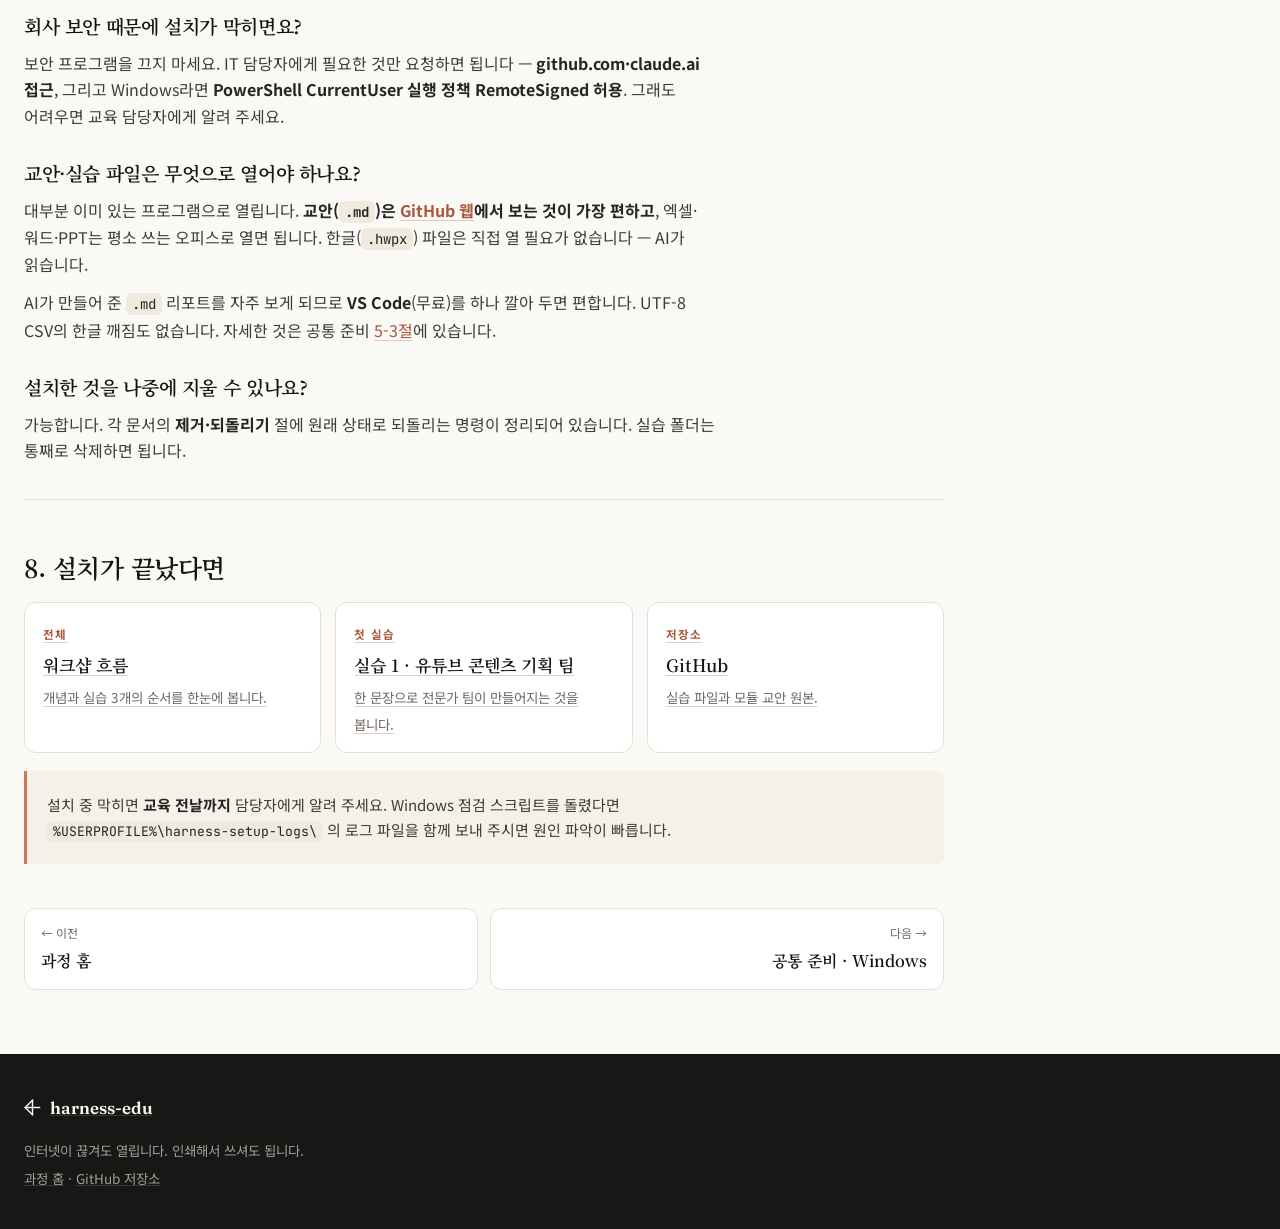
==== commit bf9e71fc: "슬라이드 덱 20장 제작 — 이미지 슬라이드 + PPTX + PDF 웹 스크롤 페이지가 아니라 슬라이드 매체로 내용을 재구성하고, 다이어그램을 전부 다시 설계했다.  - 1920×" ====
--- a/docs/install/index.html
+++ b/docs/install/index.html
@@ -25,6 +25,7 @@
     <a href="../practice/1-youtube.html">실습 1</a>
     <a href="../practice/2-marketing.html">실습 2</a>
     <a href="../practice/3-pptx.html">실습 3</a>
+    <a href="../slides/index.html">슬라이드</a>
     <a href="index.html" aria-current="page">설치가이드</a>
   </nav>
 </div></header>
